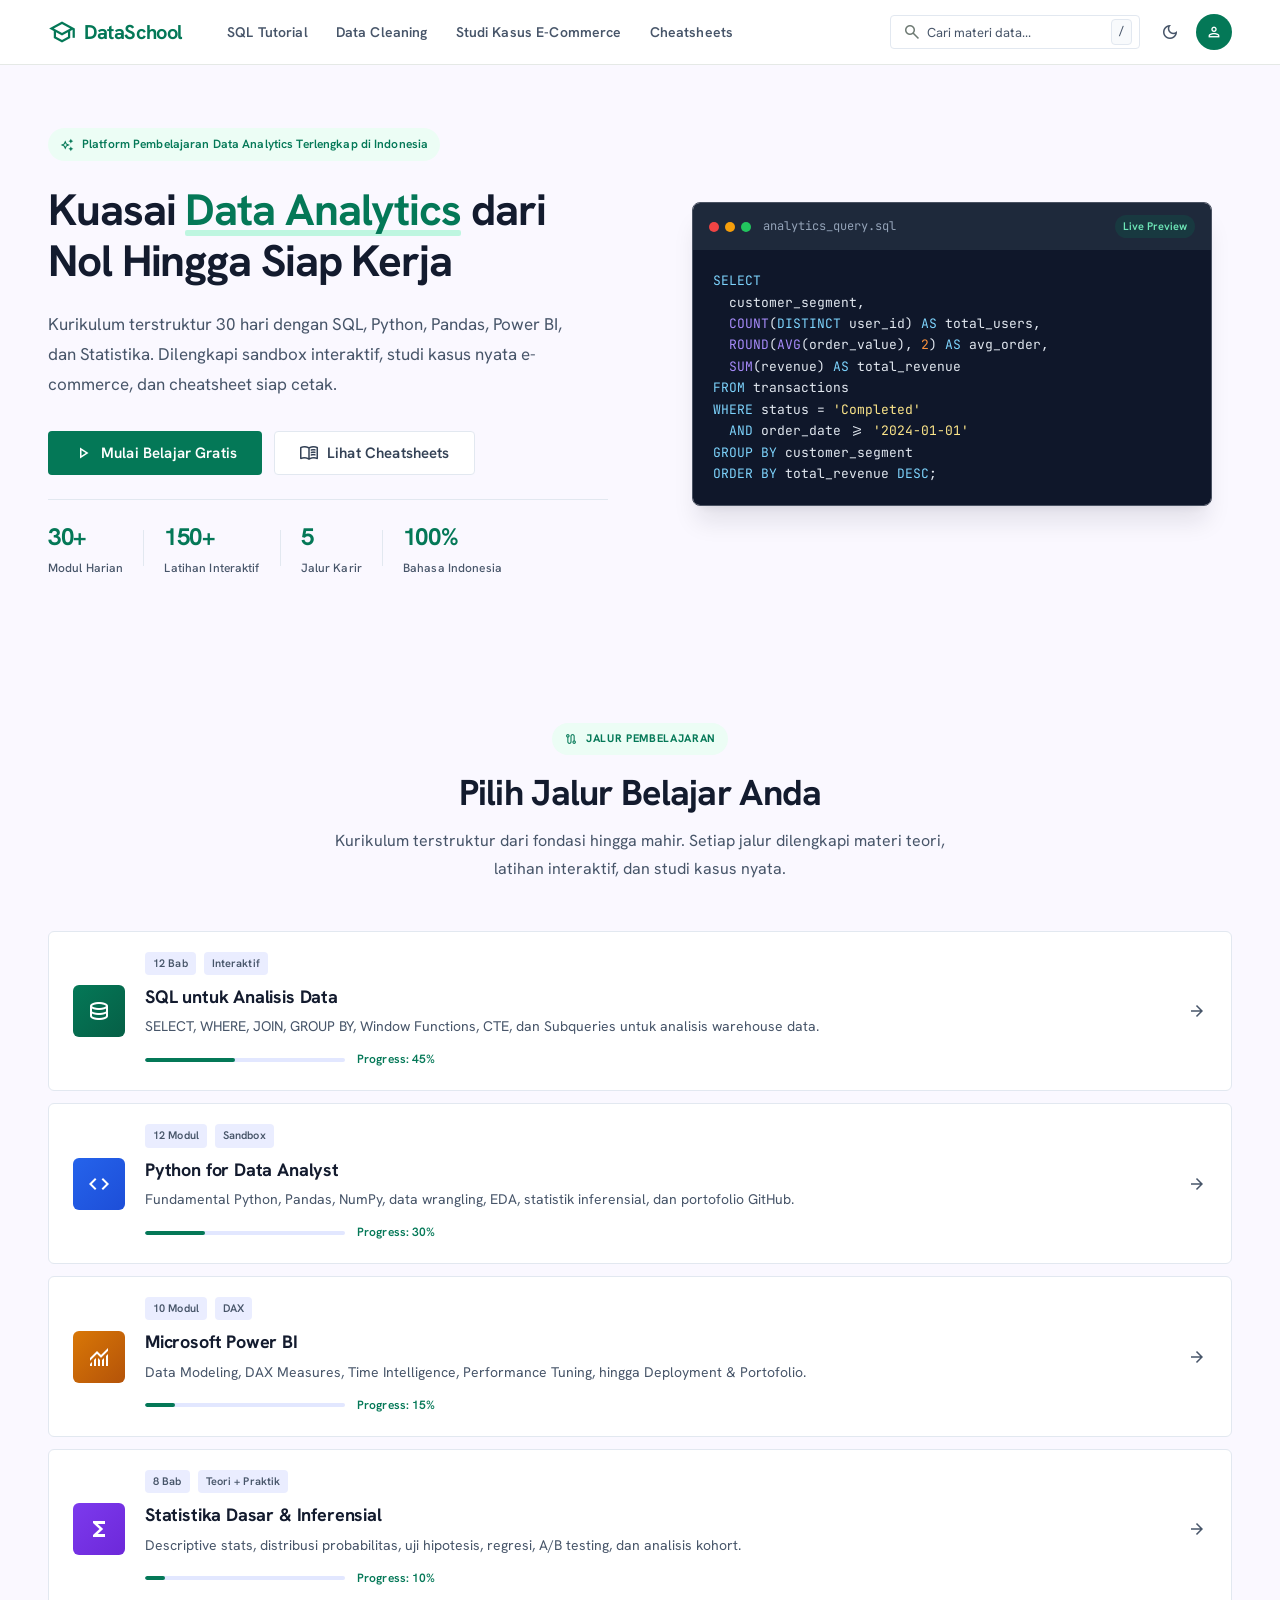
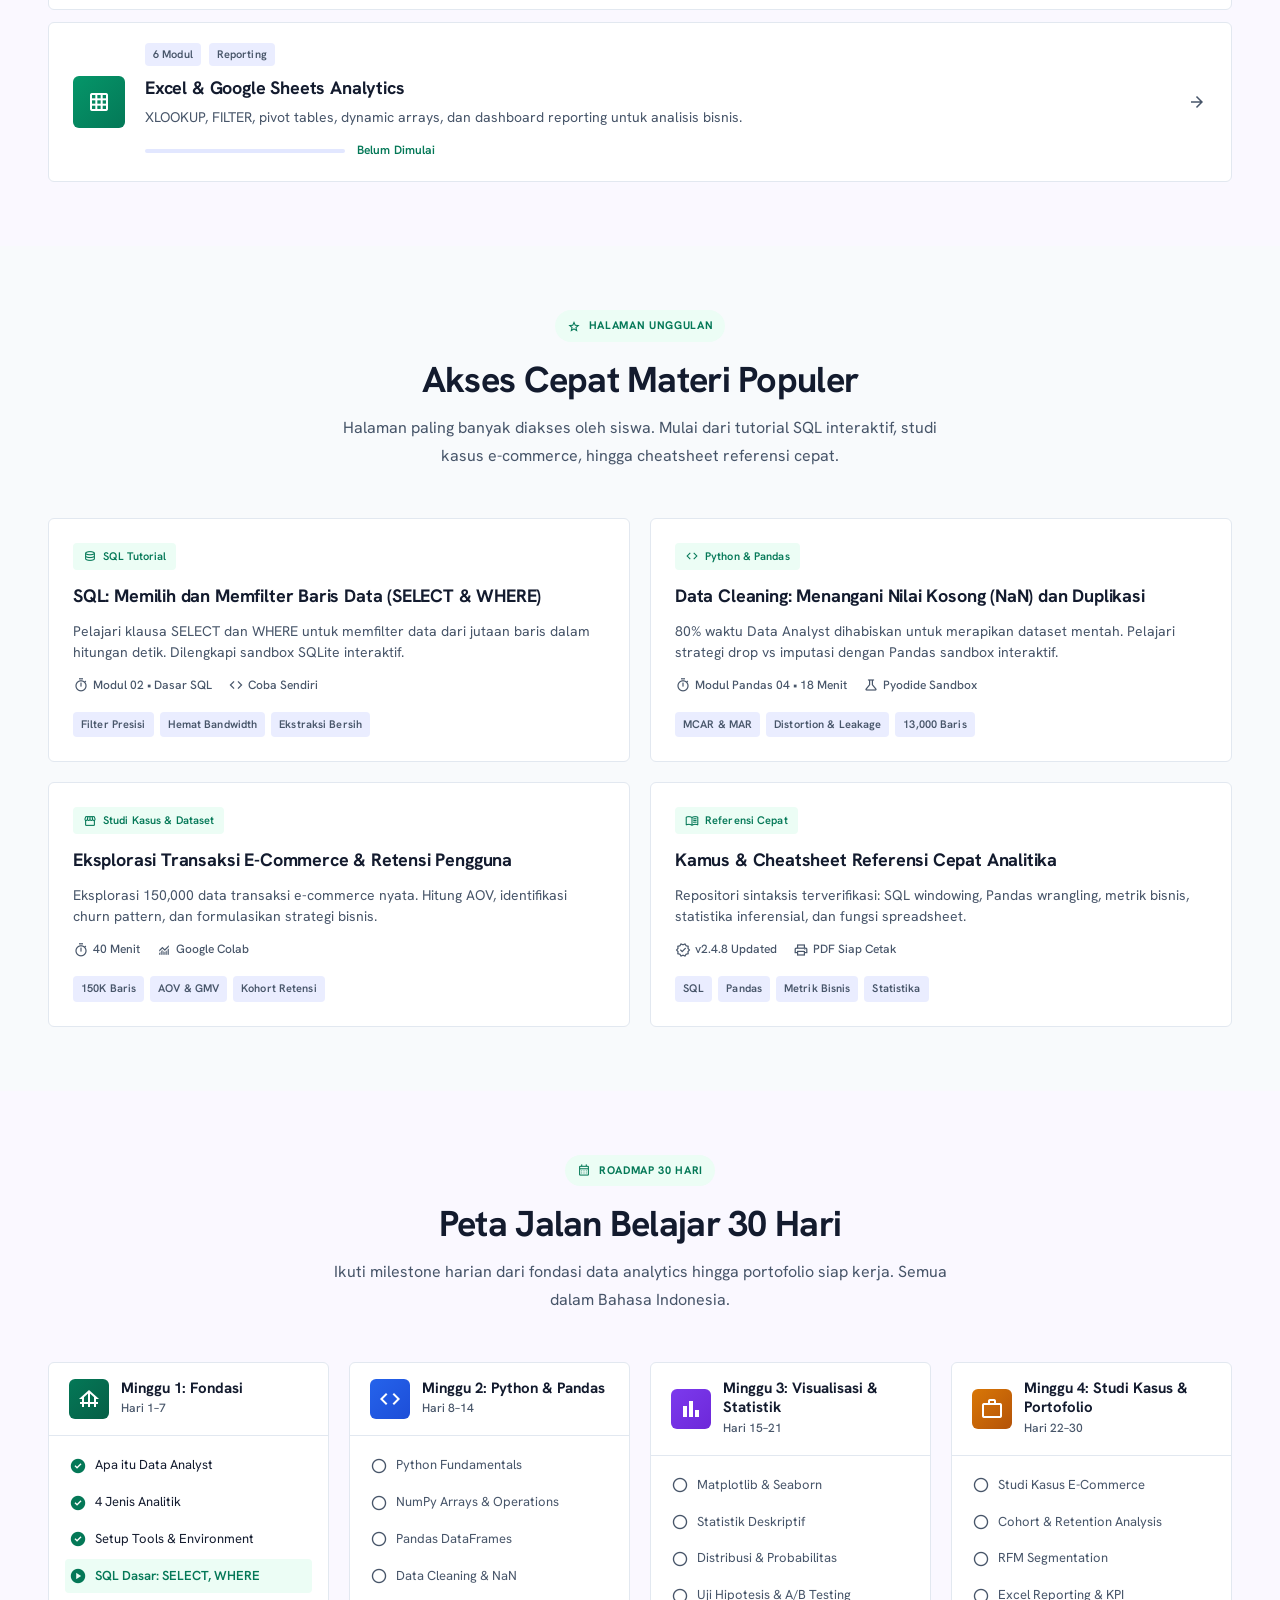
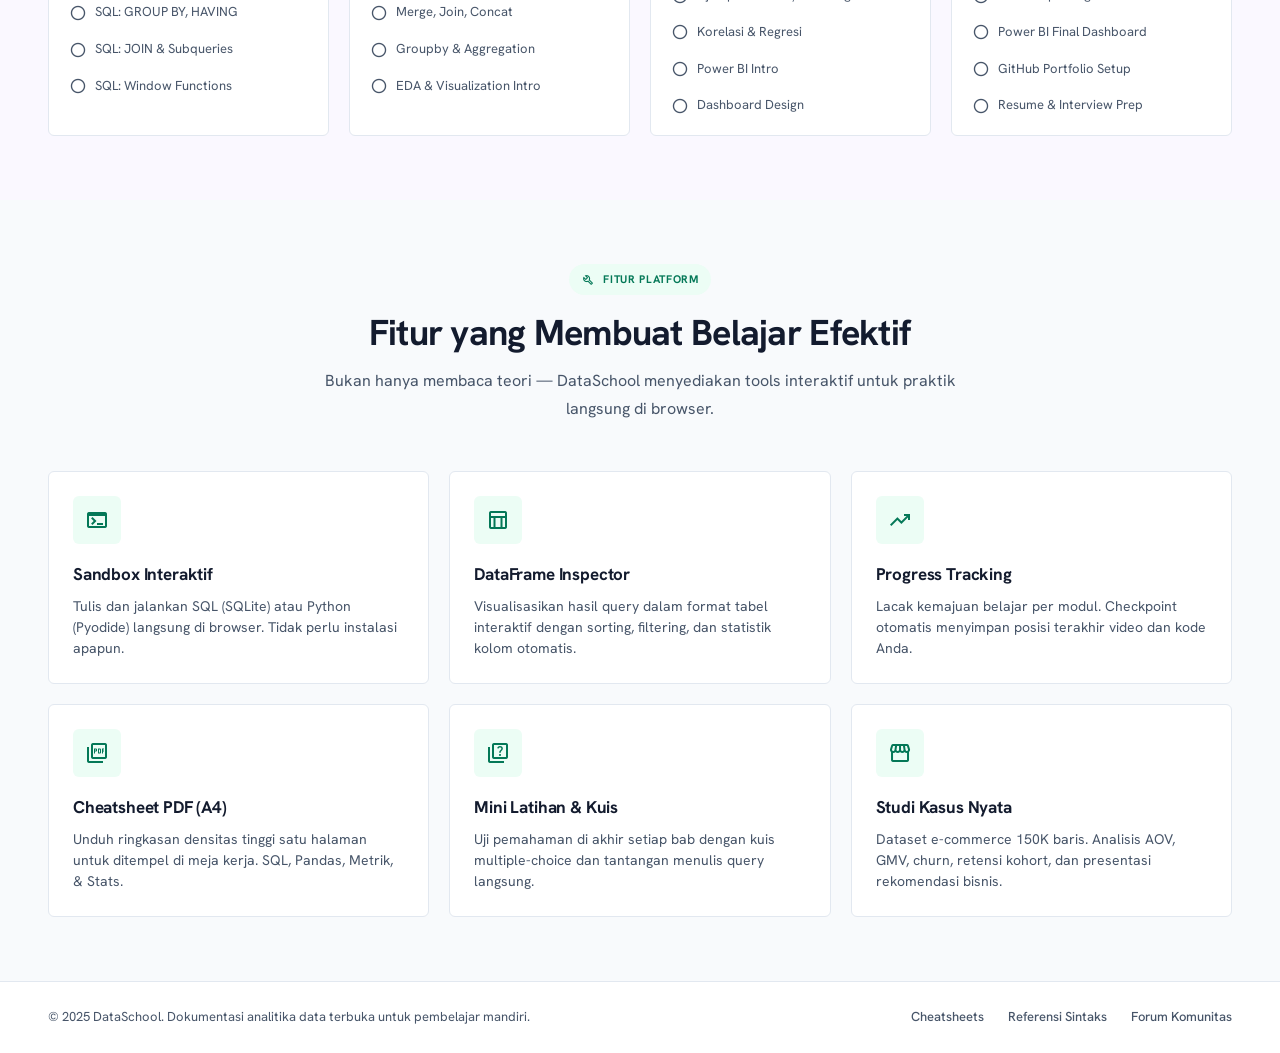
==== website/index.html @ cb9d21f4 "feat: Making website for education" ====
<!DOCTYPE html>
<html lang="id">
<head>
  <meta charset="utf-8">
  <meta name="viewport" content="width=device-width, initial-scale=1.0">
  <title>DataSchool — Platform Belajar Data Analytics Indonesia</title>
  <meta name="description" content="Platform e-learning premium untuk Data Analyst, Business Intelligence, dan Data Science. Kurikulum terstruktur dari SQL, Python, Pandas, hingga Machine Learning.">
  <link rel="preconnect" href="https://fonts.googleapis.com">
  <link crossorigin href="https://fonts.gstatic.com" rel="preconnect">
  <link href="https://fonts.googleapis.com/css2?family=Hanken+Grotesk:ital,wght@0,300..900;1,300..900&family=JetBrains+Mono:ital,wght@0,100..800;1,100..800&display=swap" rel="stylesheet">
  <link href="https://fonts.googleapis.com/css2?family=Material+Symbols+Outlined:opsz,wght,FILL,GRAD@20..48,100..700,0..1,-50..200" rel="stylesheet">
  <link rel="stylesheet" href="styles.css">
</head>
<body>
  <!-- ===== HEADER / NAVBAR ===== -->
  <header class="header" id="main-header">
    <div class="header__inner">
      <div class="header__left">
        <a href="index.html" class="logo">
          <span class="logo__icon material-symbols-outlined" style="font-size:28px;color:var(--primary)">school</span>
          <span class="logo__text">DataSchool</span>
        </a>
        <nav class="nav-desktop" id="desktop-nav">
          <a href="sql-tutorial.html" class="nav-link">SQL Tutorial</a>
          <a href="data-cleaning.html" class="nav-link">Data Cleaning</a>
          <a href="ecommerce-case-study.html" class="nav-link">Studi Kasus E-Commerce</a>
          <a href="cheatsheets.html" class="nav-link">Cheatsheets</a>
        </nav>
      </div>
      <div class="header__right">
        <div class="search-bar" id="global-search">
          <span class="material-symbols-outlined search-bar__icon">search</span>
          <input type="text" placeholder="Cari materi data..." class="search-bar__input" id="search-input">
          <kbd class="search-bar__kbd">/</kbd>
        </div>
        <div class="header__actions">
          <button class="btn-icon" title="Tema Gelap" id="theme-toggle">
            <span class="material-symbols-outlined">dark_mode</span>
          </button>
          <div class="avatar" id="user-avatar">
            <span class="material-symbols-outlined">person</span>
          </div>
        </div>
      </div>
      <button class="mobile-menu-btn" id="mobile-menu-btn" aria-label="Toggle Menu">
        <span class="material-symbols-outlined">menu</span>
      </button>
    </div>
  </header>

  <!-- ===== MOBILE NAV DRAWER ===== -->
  <div class="mobile-drawer" id="mobile-drawer">
    <div class="mobile-drawer__overlay" id="drawer-overlay"></div>
    <div class="mobile-drawer__content">
      <div class="mobile-drawer__header">
        <a href="index.html" class="logo">
          <span class="logo__icon material-symbols-outlined" style="font-size:24px;color:var(--primary)">school</span>
          <span class="logo__text">DataSchool</span>
        </a>
        <button class="btn-icon" id="close-drawer">
          <span class="material-symbols-outlined">close</span>
        </button>
      </div>
      <nav class="mobile-drawer__nav">
        <a href="index.html" class="mobile-nav-link" style="color:var(--primary);font-weight:700">
          <span class="material-symbols-outlined">home</span>Beranda
        </a>
        <a href="sql-tutorial.html" class="mobile-nav-link">
          <span class="material-symbols-outlined">database</span>SQL Tutorial
        </a>
        <a href="data-cleaning.html" class="mobile-nav-link">
          <span class="material-symbols-outlined">cleaning_services</span>Data Cleaning
        </a>
        <a href="ecommerce-case-study.html" class="mobile-nav-link">
          <span class="material-symbols-outlined">analytics</span>Studi Kasus E-Commerce
        </a>
        <a href="cheatsheets.html" class="mobile-nav-link">
          <span class="material-symbols-outlined">menu_book</span>Cheatsheets
        </a>
      </nav>
    </div>
  </div>

  <!-- ===== MAIN CONTENT ===== -->
  <main class="main">
    <!-- Hero Section -->
    <section class="hero" id="hero-section">
      <div class="hero__container">
        <div class="hero__badge">
          <span class="material-symbols-outlined" style="font-size:14px">auto_awesome</span>
          <span>Platform Pembelajaran Data Analytics Terlengkap di Indonesia</span>
        </div>
        <h1 class="hero__title">
          Kuasai <span class="hero__highlight">Data Analytics</span> dari Nol Hingga Siap Kerja
        </h1>
        <p class="hero__subtitle">
          Kurikulum terstruktur 30 hari dengan SQL, Python, Pandas, Power BI, dan Statistika. 
          Dilengkapi sandbox interaktif, studi kasus nyata e-commerce, dan cheatsheet siap cetak.
        </p>
        <div class="hero__actions">
          <a href="sql-tutorial.html" class="btn btn--primary btn--lg">
            <span class="material-symbols-outlined" style="font-size:20px">play_arrow</span>
            Mulai Belajar Gratis
          </a>
          <a href="cheatsheets.html" class="btn btn--secondary btn--lg">
            <span class="material-symbols-outlined" style="font-size:20px">menu_book</span>
            Lihat Cheatsheets
          </a>
        </div>
        <div class="hero__stats">
          <div class="hero__stat">
            <span class="hero__stat-num">30+</span>
            <span class="hero__stat-label">Modul Harian</span>
          </div>
          <div class="hero__stat-divider"></div>
          <div class="hero__stat">
            <span class="hero__stat-num">150+</span>
            <span class="hero__stat-label">Latihan Interaktif</span>
          </div>
          <div class="hero__stat-divider"></div>
          <div class="hero__stat">
            <span class="hero__stat-num">5</span>
            <span class="hero__stat-label">Jalur Karir</span>
          </div>
          <div class="hero__stat-divider"></div>
          <div class="hero__stat">
            <span class="hero__stat-num">100%</span>
            <span class="hero__stat-label">Bahasa Indonesia</span>
          </div>
        </div>
      </div>
      <div class="hero__visual">
        <div class="hero__code-preview">
          <div class="code-preview__header">
            <div class="code-preview__dots">
              <span class="dot dot--red"></span>
              <span class="dot dot--yellow"></span>
              <span class="dot dot--green"></span>
            </div>
            <span class="code-preview__filename">analytics_query.sql</span>
            <span class="code-preview__tag">Live Preview</span>
          </div>
          <pre class="code-preview__body"><code><span class="kw">SELECT</span>
  customer_segment,
  <span class="fn">COUNT</span>(<span class="kw">DISTINCT</span> user_id) <span class="kw">AS</span> total_users,
  <span class="fn">ROUND</span>(<span class="fn">AVG</span>(order_value), <span class="num">2</span>) <span class="kw">AS</span> avg_order,
  <span class="fn">SUM</span>(revenue) <span class="kw">AS</span> total_revenue
<span class="kw">FROM</span> transactions
<span class="kw">WHERE</span> status = <span class="str">'Completed'</span>
  <span class="kw">AND</span> order_date >= <span class="str">'2024-01-01'</span>
<span class="kw">GROUP BY</span> customer_segment
<span class="kw">ORDER BY</span> total_revenue <span class="kw">DESC</span>;</code></pre>
        </div>
      </div>
    </section>

    <!-- Learning Paths Section -->
    <section class="section" id="learning-paths">
      <div class="section__container">
        <div class="section__header">
          <div class="section__badge">
            <span class="material-symbols-outlined" style="font-size:14px">route</span>
            <span>JALUR PEMBELAJARAN</span>
          </div>
          <h2 class="section__title">Pilih Jalur Belajar Anda</h2>
          <p class="section__subtitle">Kurikulum terstruktur dari fondasi hingga mahir. Setiap jalur dilengkapi materi teori, latihan interaktif, dan studi kasus nyata.</p>
        </div>
        <div class="paths-grid">
          <!-- Path 1: SQL -->
          <a href="sql-tutorial.html" class="path-card" id="path-sql">
            <div class="path-card__icon-wrap path-card__icon--sql">
              <span class="material-symbols-outlined">database</span>
            </div>
            <div class="path-card__content">
              <div class="path-card__meta">
                <span class="path-card__tag">12 Bab</span>
                <span class="path-card__tag">Interaktif</span>
              </div>
              <h3 class="path-card__title">SQL untuk Analisis Data</h3>
              <p class="path-card__desc">SELECT, WHERE, JOIN, GROUP BY, Window Functions, CTE, dan Subqueries untuk analisis warehouse data.</p>
              <div class="path-card__footer">
                <div class="progress-mini">
                  <div class="progress-mini__bar" style="width:45%"></div>
                </div>
                <span class="path-card__progress">Progress: 45%</span>
              </div>
            </div>
            <span class="material-symbols-outlined path-card__arrow">arrow_forward</span>
          </a>

          <!-- Path 2: Python -->
          <a href="data-cleaning.html" class="path-card" id="path-python">
            <div class="path-card__icon-wrap path-card__icon--python">
              <span class="material-symbols-outlined">code</span>
            </div>
            <div class="path-card__content">
              <div class="path-card__meta">
                <span class="path-card__tag">12 Modul</span>
                <span class="path-card__tag">Sandbox</span>
              </div>
              <h3 class="path-card__title">Python for Data Analyst</h3>
              <p class="path-card__desc">Fundamental Python, Pandas, NumPy, data wrangling, EDA, statistik inferensial, dan portofolio GitHub.</p>
              <div class="path-card__footer">
                <div class="progress-mini">
                  <div class="progress-mini__bar" style="width:30%"></div>
                </div>
                <span class="path-card__progress">Progress: 30%</span>
              </div>
            </div>
            <span class="material-symbols-outlined path-card__arrow">arrow_forward</span>
          </a>

          <!-- Path 3: Power BI -->
          <a href="ecommerce-case-study.html" class="path-card" id="path-powerbi">
            <div class="path-card__icon-wrap path-card__icon--powerbi">
              <span class="material-symbols-outlined">monitoring</span>
            </div>
            <div class="path-card__content">
              <div class="path-card__meta">
                <span class="path-card__tag">10 Modul</span>
                <span class="path-card__tag">DAX</span>
              </div>
              <h3 class="path-card__title">Microsoft Power BI</h3>
              <p class="path-card__desc">Data Modeling, DAX Measures, Time Intelligence, Performance Tuning, hingga Deployment & Portofolio.</p>
              <div class="path-card__footer">
                <div class="progress-mini">
                  <div class="progress-mini__bar" style="width:15%"></div>
                </div>
                <span class="path-card__progress">Progress: 15%</span>
              </div>
            </div>
            <span class="material-symbols-outlined path-card__arrow">arrow_forward</span>
          </a>

          <!-- Path 4: Statistika -->
          <a href="cheatsheets.html" class="path-card" id="path-stats">
            <div class="path-card__icon-wrap path-card__icon--stats">
              <span class="material-symbols-outlined">functions</span>
            </div>
            <div class="path-card__content">
              <div class="path-card__meta">
                <span class="path-card__tag">8 Bab</span>
                <span class="path-card__tag">Teori + Praktik</span>
              </div>
              <h3 class="path-card__title">Statistika Dasar & Inferensial</h3>
              <p class="path-card__desc">Descriptive stats, distribusi probabilitas, uji hipotesis, regresi, A/B testing, dan analisis kohort.</p>
              <div class="path-card__footer">
                <div class="progress-mini">
                  <div class="progress-mini__bar" style="width:10%"></div>
                </div>
                <span class="path-card__progress">Progress: 10%</span>
              </div>
            </div>
            <span class="material-symbols-outlined path-card__arrow">arrow_forward</span>
          </a>

          <!-- Path 5: Excel -->
          <a href="cheatsheets.html" class="path-card" id="path-excel">
            <div class="path-card__icon-wrap path-card__icon--excel">
              <span class="material-symbols-outlined">grid_on</span>
            </div>
            <div class="path-card__content">
              <div class="path-card__meta">
                <span class="path-card__tag">6 Modul</span>
                <span class="path-card__tag">Reporting</span>
              </div>
              <h3 class="path-card__title">Excel & Google Sheets Analytics</h3>
              <p class="path-card__desc">XLOOKUP, FILTER, pivot tables, dynamic arrays, dan dashboard reporting untuk analisis bisnis.</p>
              <div class="path-card__footer">
                <div class="progress-mini">
                  <div class="progress-mini__bar" style="width:0%"></div>
                </div>
                <span class="path-card__progress">Belum Dimulai</span>
              </div>
            </div>
            <span class="material-symbols-outlined path-card__arrow">arrow_forward</span>
          </a>
        </div>
      </div>
    </section>

    <!-- Featured Pages: Quick Access -->
    <section class="section section--alt" id="featured-pages">
      <div class="section__container">
        <div class="section__header">
          <div class="section__badge">
            <span class="material-symbols-outlined" style="font-size:14px">star</span>
            <span>HALAMAN UNGGULAN</span>
          </div>
          <h2 class="section__title">Akses Cepat Materi Populer</h2>
          <p class="section__subtitle">Halaman paling banyak diakses oleh siswa. Mulai dari tutorial SQL interaktif, studi kasus e-commerce, hingga cheatsheet referensi cepat.</p>
        </div>
        <div class="featured-grid">
          <!-- Card 1: SQL SELECT & WHERE -->
          <a href="sql-tutorial.html" class="featured-card" id="feat-sql-where">
            <div class="featured-card__badge">
              <span class="material-symbols-outlined" style="font-size:14px">database</span>
              <span>SQL Tutorial</span>
            </div>
            <h3 class="featured-card__title">SQL: Memilih dan Memfilter Baris Data (SELECT & WHERE)</h3>
            <p class="featured-card__desc">Pelajari klausa SELECT dan WHERE untuk memfilter data dari jutaan baris dalam hitungan detik. Dilengkapi sandbox SQLite interaktif.</p>
            <div class="featured-card__meta">
              <span class="featured-card__meta-item">
                <span class="material-symbols-outlined" style="font-size:16px">timer</span>
                Modul 02 • Dasar SQL
              </span>
              <span class="featured-card__meta-item">
                <span class="material-symbols-outlined" style="font-size:16px">code</span>
                Coba Sendiri
              </span>
            </div>
            <div class="featured-card__chips">
              <span class="chip">Filter Presisi</span>
              <span class="chip">Hemat Bandwidth</span>
              <span class="chip">Ekstraksi Bersih</span>
            </div>
          </a>

          <!-- Card 2: Data Cleaning -->
          <a href="data-cleaning.html" class="featured-card" id="feat-data-cleaning">
            <div class="featured-card__badge">
              <span class="material-symbols-outlined" style="font-size:14px">code</span>
              <span>Python & Pandas</span>
            </div>
            <h3 class="featured-card__title">Data Cleaning: Menangani Nilai Kosong (NaN) dan Duplikasi</h3>
            <p class="featured-card__desc">80% waktu Data Analyst dihabiskan untuk merapikan dataset mentah. Pelajari strategi drop vs imputasi dengan Pandas sandbox interaktif.</p>
            <div class="featured-card__meta">
              <span class="featured-card__meta-item">
                <span class="material-symbols-outlined" style="font-size:16px">timer</span>
                Modul Pandas 04 • 18 Menit
              </span>
              <span class="featured-card__meta-item">
                <span class="material-symbols-outlined" style="font-size:16px">science</span>
                Pyodide Sandbox
              </span>
            </div>
            <div class="featured-card__chips">
              <span class="chip">MCAR & MAR</span>
              <span class="chip">Distortion & Leakage</span>
              <span class="chip">13,000 Baris</span>
            </div>
          </a>

          <!-- Card 3: E-Commerce Case Study -->
          <a href="ecommerce-case-study.html" class="featured-card" id="feat-ecommerce">
            <div class="featured-card__badge">
              <span class="material-symbols-outlined" style="font-size:14px">storefront</span>
              <span>Studi Kasus & Dataset</span>
            </div>
            <h3 class="featured-card__title">Eksplorasi Transaksi E-Commerce & Retensi Pengguna</h3>
            <p class="featured-card__desc">Eksplorasi 150,000 data transaksi e-commerce nyata. Hitung AOV, identifikasi churn pattern, dan formulasikan strategi bisnis.</p>
            <div class="featured-card__meta">
              <span class="featured-card__meta-item">
                <span class="material-symbols-outlined" style="font-size:16px">timer</span>
                40 Menit
              </span>
              <span class="featured-card__meta-item">
                <span class="material-symbols-outlined" style="font-size:16px">monitoring</span>
                Google Colab
              </span>
            </div>
            <div class="featured-card__chips">
              <span class="chip">150K Baris</span>
              <span class="chip">AOV & GMV</span>
              <span class="chip">Kohort Retensi</span>
            </div>
          </a>

          <!-- Card 4: Cheatsheets -->
          <a href="cheatsheets.html" class="featured-card" id="feat-cheatsheets">
            <div class="featured-card__badge">
              <span class="material-symbols-outlined" style="font-size:14px">menu_book</span>
              <span>Referensi Cepat</span>
            </div>
            <h3 class="featured-card__title">Kamus & Cheatsheet Referensi Cepat Analitika</h3>
            <p class="featured-card__desc">Repositori sintaksis terverifikasi: SQL windowing, Pandas wrangling, metrik bisnis, statistika inferensial, dan fungsi spreadsheet.</p>
            <div class="featured-card__meta">
              <span class="featured-card__meta-item">
                <span class="material-symbols-outlined" style="font-size:16px">verified</span>
                v2.4.8 Updated
              </span>
              <span class="featured-card__meta-item">
                <span class="material-symbols-outlined" style="font-size:16px">print</span>
                PDF Siap Cetak
              </span>
            </div>
            <div class="featured-card__chips">
              <span class="chip">SQL</span>
              <span class="chip">Pandas</span>
              <span class="chip">Metrik Bisnis</span>
              <span class="chip">Statistika</span>
            </div>
          </a>
        </div>
      </div>
    </section>

    <!-- 30-Day Roadmap Section -->
    <section class="section" id="roadmap-section">
      <div class="section__container">
        <div class="section__header">
          <div class="section__badge">
            <span class="material-symbols-outlined" style="font-size:14px">calendar_month</span>
            <span>ROADMAP 30 HARI</span>
          </div>
          <h2 class="section__title">Peta Jalan Belajar 30 Hari</h2>
          <p class="section__subtitle">Ikuti milestone harian dari fondasi data analytics hingga portofolio siap kerja. Semua dalam Bahasa Indonesia.</p>
        </div>
        <div class="roadmap-grid">
          <div class="roadmap-phase" id="phase-1">
            <div class="roadmap-phase__header roadmap-phase__header--week1">
              <span class="material-symbols-outlined">foundation</span>
              <div>
                <h3>Minggu 1: Fondasi</h3>
                <p>Hari 1–7</p>
              </div>
            </div>
            <ul class="roadmap-phase__list">
              <li class="roadmap-item roadmap-item--done"><span class="material-symbols-outlined">check_circle</span>Apa itu Data Analyst</li>
              <li class="roadmap-item roadmap-item--done"><span class="material-symbols-outlined">check_circle</span>4 Jenis Analitik</li>
              <li class="roadmap-item roadmap-item--done"><span class="material-symbols-outlined">check_circle</span>Setup Tools & Environment</li>
              <li class="roadmap-item roadmap-item--active"><span class="material-symbols-outlined">play_circle</span>SQL Dasar: SELECT, WHERE</li>
              <li class="roadmap-item"><span class="material-symbols-outlined">radio_button_unchecked</span>SQL: GROUP BY, HAVING</li>
              <li class="roadmap-item"><span class="material-symbols-outlined">radio_button_unchecked</span>SQL: JOIN & Subqueries</li>
              <li class="roadmap-item"><span class="material-symbols-outlined">radio_button_unchecked</span>SQL: Window Functions</li>
            </ul>
          </div>
          <div class="roadmap-phase" id="phase-2">
            <div class="roadmap-phase__header roadmap-phase__header--week2">
              <span class="material-symbols-outlined">code</span>
              <div>
                <h3>Minggu 2: Python & Pandas</h3>
                <p>Hari 8–14</p>
              </div>
            </div>
            <ul class="roadmap-phase__list">
              <li class="roadmap-item"><span class="material-symbols-outlined">radio_button_unchecked</span>Python Fundamentals</li>
              <li class="roadmap-item"><span class="material-symbols-outlined">radio_button_unchecked</span>NumPy Arrays & Operations</li>
              <li class="roadmap-item"><span class="material-symbols-outlined">radio_button_unchecked</span>Pandas DataFrames</li>
              <li class="roadmap-item"><span class="material-symbols-outlined">radio_button_unchecked</span>Data Cleaning & NaN</li>
              <li class="roadmap-item"><span class="material-symbols-outlined">radio_button_unchecked</span>Merge, Join, Concat</li>
              <li class="roadmap-item"><span class="material-symbols-outlined">radio_button_unchecked</span>Groupby & Aggregation</li>
              <li class="roadmap-item"><span class="material-symbols-outlined">radio_button_unchecked</span>EDA & Visualization Intro</li>
            </ul>
          </div>
          <div class="roadmap-phase" id="phase-3">
            <div class="roadmap-phase__header roadmap-phase__header--week3">
              <span class="material-symbols-outlined">bar_chart</span>
              <div>
                <h3>Minggu 3: Visualisasi & Statistik</h3>
                <p>Hari 15–21</p>
              </div>
            </div>
            <ul class="roadmap-phase__list">
              <li class="roadmap-item"><span class="material-symbols-outlined">radio_button_unchecked</span>Matplotlib & Seaborn</li>
              <li class="roadmap-item"><span class="material-symbols-outlined">radio_button_unchecked</span>Statistik Deskriptif</li>
              <li class="roadmap-item"><span class="material-symbols-outlined">radio_button_unchecked</span>Distribusi & Probabilitas</li>
              <li class="roadmap-item"><span class="material-symbols-outlined">radio_button_unchecked</span>Uji Hipotesis & A/B Testing</li>
              <li class="roadmap-item"><span class="material-symbols-outlined">radio_button_unchecked</span>Korelasi & Regresi</li>
              <li class="roadmap-item"><span class="material-symbols-outlined">radio_button_unchecked</span>Power BI Intro</li>
              <li class="roadmap-item"><span class="material-symbols-outlined">radio_button_unchecked</span>Dashboard Design</li>
            </ul>
          </div>
          <div class="roadmap-phase" id="phase-4">
            <div class="roadmap-phase__header roadmap-phase__header--week4">
              <span class="material-symbols-outlined">work</span>
              <div>
                <h3>Minggu 4: Studi Kasus & Portofolio</h3>
                <p>Hari 22–30</p>
              </div>
            </div>
            <ul class="roadmap-phase__list">
              <li class="roadmap-item"><span class="material-symbols-outlined">radio_button_unchecked</span>Studi Kasus E-Commerce</li>
              <li class="roadmap-item"><span class="material-symbols-outlined">radio_button_unchecked</span>Cohort & Retention Analysis</li>
              <li class="roadmap-item"><span class="material-symbols-outlined">radio_button_unchecked</span>RFM Segmentation</li>
              <li class="roadmap-item"><span class="material-symbols-outlined">radio_button_unchecked</span>Excel Reporting & KPI</li>
              <li class="roadmap-item"><span class="material-symbols-outlined">radio_button_unchecked</span>Power BI Final Dashboard</li>
              <li class="roadmap-item"><span class="material-symbols-outlined">radio_button_unchecked</span>GitHub Portfolio Setup</li>
              <li class="roadmap-item"><span class="material-symbols-outlined">radio_button_unchecked</span>Resume & Interview Prep</li>
            </ul>
          </div>
        </div>
      </div>
    </section>

    <!-- Tools & Features Section -->
    <section class="section section--alt" id="tools-section">
      <div class="section__container">
        <div class="section__header">
          <div class="section__badge">
            <span class="material-symbols-outlined" style="font-size:14px">build</span>
            <span>FITUR PLATFORM</span>
          </div>
          <h2 class="section__title">Fitur yang Membuat Belajar Efektif</h2>
          <p class="section__subtitle">Bukan hanya membaca teori — DataSchool menyediakan tools interaktif untuk praktik langsung di browser.</p>
        </div>
        <div class="tools-grid">
          <div class="tool-card" id="tool-sandbox">
            <div class="tool-card__icon">
              <span class="material-symbols-outlined">terminal</span>
            </div>
            <h3 class="tool-card__title">Sandbox Interaktif</h3>
            <p class="tool-card__desc">Tulis dan jalankan SQL (SQLite) atau Python (Pyodide) langsung di browser. Tidak perlu instalasi apapun.</p>
          </div>
          <div class="tool-card" id="tool-dataframe">
            <div class="tool-card__icon">
              <span class="material-symbols-outlined">table_chart</span>
            </div>
            <h3 class="tool-card__title">DataFrame Inspector</h3>
            <p class="tool-card__desc">Visualisasikan hasil query dalam format tabel interaktif dengan sorting, filtering, dan statistik kolom otomatis.</p>
          </div>
          <div class="tool-card" id="tool-progress">
            <div class="tool-card__icon">
              <span class="material-symbols-outlined">trending_up</span>
            </div>
            <h3 class="tool-card__title">Progress Tracking</h3>
            <p class="tool-card__desc">Lacak kemajuan belajar per modul. Checkpoint otomatis menyimpan posisi terakhir video dan kode Anda.</p>
          </div>
          <div class="tool-card" id="tool-cheatsheet">
            <div class="tool-card__icon">
              <span class="material-symbols-outlined">picture_as_pdf</span>
            </div>
            <h3 class="tool-card__title">Cheatsheet PDF (A4)</h3>
            <p class="tool-card__desc">Unduh ringkasan densitas tinggi satu halaman untuk ditempel di meja kerja. SQL, Pandas, Metrik, & Stats.</p>
          </div>
          <div class="tool-card" id="tool-quiz">
            <div class="tool-card__icon">
              <span class="material-symbols-outlined">quiz</span>
            </div>
            <h3 class="tool-card__title">Mini Latihan & Kuis</h3>
            <p class="tool-card__desc">Uji pemahaman di akhir setiap bab dengan kuis multiple-choice dan tantangan menulis query langsung.</p>
          </div>
          <div class="tool-card" id="tool-case-study">
            <div class="tool-card__icon">
              <span class="material-symbols-outlined">storefront</span>
            </div>
            <h3 class="tool-card__title">Studi Kasus Nyata</h3>
            <p class="tool-card__desc">Dataset e-commerce 150K baris. Analisis AOV, GMV, churn, retensi kohort, dan presentasi rekomendasi bisnis.</p>
          </div>
        </div>
      </div>
    </section>
  </main>

  <!-- ===== FOOTER ===== -->
  <footer class="footer" id="main-footer">
    <div class="footer__inner">
      <div class="footer__left">
        <p class="footer__copyright">&copy; 2025 DataSchool. Dokumentasi analitika data terbuka untuk pembelajar mandiri.</p>
      </div>
      <div class="footer__links">
        <a href="cheatsheets.html" class="footer__link">Cheatsheets</a>
        <a href="#" class="footer__link">Referensi Sintaks</a>
        <a href="#" class="footer__link">Forum Komunitas</a>
      </div>
    </div>
  </footer>

  <script src="main.js"></script>
</body>
</html>
---- website/styles.css ----
/* ================================================================
   DataSchool Design System — styles.css
   Based on DESIGN.md: Data Reference & Learning Engine
   Typography: Hanken Grotesk + JetBrains Mono
   Primary: Academic Emerald Green (#047857)
   ================================================================ */

/* ===== CSS Custom Properties (Design Tokens) ===== */
:root {
  /* Primary */
  --primary: #047857;
  --primary-hover: #065F46;
  --primary-light: #ECFDF5;
  --primary-container: #047857;
  --on-primary: #ffffff;
  --on-primary-container: #9ffdd3;
  --primary-fixed: #97f5cc;
  --on-primary-fixed: #002115;

  /* Secondary */
  --secondary: #334155;
  --secondary-surface: #F1F5F9;
  --secondary-container: #d5e3fd;
  --on-secondary: #ffffff;
  --on-secondary-container: #57657b;

  /* Canvas / Surface */
  --canvas-base: #FFFFFF;
  --canvas-sunken: #F8FAFC;
  --surface: #faf8ff;
  --surface-container-lowest: #ffffff;
  --surface-container-low: #f2f3ff;
  --surface-container: #eaedff;
  --surface-container-high: #e2e7ff;
  --surface-container-highest: #dae2fd;
  --surface-variant: #dae2fd;
  --inverse-surface: #283044;
  --inverse-on-surface: #eef0ff;

  /* Text */
  --text-primary: #0F172A;
  --text-secondary: #475569;
  --on-surface: #131b2e;
  --on-surface-variant: #3e4943;

  /* Borders & Outlines */
  --border-default: #E2E8F0;
  --border-strong: #CBD5E1;
  --outline: #6e7a73;
  --outline-variant: #bdc9c1;

  /* Code */
  --code-bg: #0F172A;
  --code-line-num: #64748B;

  /* Feedback */
  --error: #ba1a1a;
  --error-container: #ffdad6;
  --warning: #D97706;
  --warning-bg: #FFFBEB;
  --success-bg: #F0FDF4;

  /* Elevation */
  --shadow-sm: 0 1px 2px 0 rgba(15, 23, 42, 0.05);
  --shadow-md: 0 4px 6px -1px rgba(15, 23, 42, 0.08), 0 2px 4px -2px rgba(15, 23, 42, 0.06);
  --shadow-lg: 0 10px 15px -3px rgba(15, 23, 42, 0.08), 0 4px 6px -4px rgba(15, 23, 42, 0.06);
  --shadow-xl: 0 20px 25px -5px rgba(15, 23, 42, 0.1), 0 8px 10px -6px rgba(15, 23, 42, 0.06);

  /* Spacing */
  --space-xs: 0.25rem;
  --space-sm: 0.5rem;
  --space-md: 1rem;
  --space-lg: 1.5rem;
  --space-xl: 2.5rem;
  --gutter: 1.5rem;
  --margin: 2rem;

  /* Radius */
  --radius-sm: 0.25rem;
  --radius-md: 0.375rem;
  --radius-lg: 0.5rem;
  --radius-xl: 0.75rem;
  --radius-full: 9999px;

  /* Sidebar */
  --sidebar-width: 280px;
  --toc-width: 220px;

  /* Transitions */
  --transition-fast: 150ms cubic-bezier(0.4, 0, 0.2, 1);
  --transition-normal: 250ms cubic-bezier(0.4, 0, 0.2, 1);
  --transition-slow: 350ms cubic-bezier(0.4, 0, 0.2, 1);
}

/* ===== Dark Theme Token Overrides ===== */
[data-theme="dark"] {
  --surface: #0b111e;
  --surface-container-lowest: #080d17;
  --surface-container-low: #0f1728;
  --surface-container: #152037;
  --surface-container-high: #1c2b48;
  --surface-container-highest: #243558;
  --surface-bright: #1b263b;
  --surface-dim: #070b13;
  --surface-variant: #1e2c47;
  --on-surface: #f1f5f9;
  --text-secondary: #94a3b8;
  --outline: #64748b;
  --outline-variant: #334155;
  --border-default: #2a374f;
  --border-light: #1a2538;
  --canvas-sunken: #070c16;
  --canvas-raised: #152037;
  --primary: #10b981;
  --primary-light: #064e3b;
  --on-primary: #022c22;
  --primary-container: #047857;
  --on-primary-container: #a7f3d0;
  --secondary: #94a3b8;
  --secondary-container: #1e293b;
  --on-secondary-container: #cbd5e1;
  --tertiary: #fb7185;
  --tertiary-container: #4c0519;
  --on-tertiary-container: #ffe4e6;
  --card-bg: #0f1728;
}

/* ===== Reset & Base ===== */
*, *::before, *::after {
  margin: 0;
  padding: 0;
  box-sizing: border-box;
}

html {
  scroll-behavior: smooth;
  -webkit-text-size-adjust: 100%;
}

body {
  font-family: 'Hanken Grotesk', system-ui, -apple-system, sans-serif;
  font-size: 1rem;
  line-height: 1.75;
  color: var(--on-surface);
  background: var(--surface);
  -webkit-font-smoothing: antialiased;
  -moz-osx-font-smoothing: grayscale;
  overscroll-behavior: none;
}

::-webkit-scrollbar {
  width: 6px;
  height: 6px;
}
::-webkit-scrollbar-track {
  background: transparent;
}
::-webkit-scrollbar-thumb {
  background: var(--border-strong);
  border-radius: var(--radius-full);
}
::-webkit-scrollbar-thumb:hover {
  background: var(--text-secondary);
}

a {
  text-decoration: none;
  color: inherit;
}

img {
  max-width: 100%;
  height: auto;
  display: block;
}

button {
  cursor: pointer;
  border: none;
  background: none;
  font-family: inherit;
  font-size: inherit;
}

code, pre {
  font-family: 'JetBrains Mono', 'Fira Code', monospace;
}

/* ===== Typography ===== */
.text-display {
  font-size: 2.25rem;
  font-weight: 700;
  line-height: 2.75rem;
  letter-spacing: -0.025em;
}

.text-headline-lg {
  font-size: 1.875rem;
  font-weight: 700;
  line-height: 2.25rem;
  letter-spacing: -0.02em;
}

.text-headline-md {
  font-size: 1.5rem;
  font-weight: 600;
  line-height: 2rem;
  letter-spacing: -0.015em;
}

.text-headline-sm {
  font-size: 1.25rem;
  font-weight: 600;
  line-height: 1.75rem;
  letter-spacing: -0.01em;
}

.text-headline-xs {
  font-size: 1.125rem;
  font-weight: 600;
  line-height: 1.5rem;
}

.text-body-lg {
  font-size: 1.125rem;
  font-weight: 400;
  line-height: 1.875rem;
}

.text-body-md {
  font-size: 1rem;
  font-weight: 400;
  line-height: 1.75rem;
}

.text-body-sm {
  font-size: 0.875rem;
  font-weight: 400;
  line-height: 1.5rem;
}

.text-label-md {
  font-size: 0.875rem;
  font-weight: 600;
  line-height: 1.25rem;
  letter-spacing: 0.01em;
}

.text-label-sm {
  font-size: 0.75rem;
  font-weight: 600;
  line-height: 1rem;
  letter-spacing: 0.02em;
}

/* ================================================================
   HEADER
   ================================================================ */
.header {
  position: fixed;
  top: 0;
  left: 0;
  right: 0;
  z-index: 100;
  background: var(--surface-container-lowest);
  border-bottom: 1px solid rgba(189, 201, 193, 0.4);
  backdrop-filter: blur(12px);
  -webkit-backdrop-filter: blur(12px);
  transition: box-shadow var(--transition-normal);
}

.header--scrolled {
  box-shadow: var(--shadow-sm);
}

.header__inner {
  max-width: 1280px;
  margin: 0 auto;
  height: 64px;
  padding: 0 1.5rem;
  display: flex;
  align-items: center;
  justify-content: space-between;
  gap: 1rem;
}

@media (min-width: 1024px) {
  .header__inner {
    padding: 0 3rem;
  }
}

.header__left {
  display: flex;
  align-items: center;
  gap: 2rem;
}

.header__right {
  display: flex;
  align-items: center;
  gap: 0.75rem;
}

/* Logo */
.logo {
  display: flex;
  align-items: center;
  gap: 0.5rem;
}

.logo__text {
  font-size: 1.25rem;
  font-weight: 700;
  color: var(--primary);
  letter-spacing: -0.02em;
}

/* Desktop Nav */
.nav-desktop {
  display: none;
  align-items: center;
  gap: 0.25rem;
}

@media (min-width: 1024px) {
  .nav-desktop {
    display: flex;
  }
}

.nav-link {
  padding: 0.375rem 0.75rem;
  border-radius: var(--radius-sm);
  font-size: 0.875rem;
  font-weight: 600;
  line-height: 1.25rem;
  letter-spacing: 0.01em;
  color: var(--text-secondary);
  transition: all var(--transition-fast);
  white-space: nowrap;
}

.nav-link:hover {
  background: var(--surface-container-low);
  color: var(--on-surface);
}

.nav-link.active {
  background: var(--surface-container);
  color: var(--primary);
  font-weight: 700;
}

/* Search Bar */
.search-bar {
  display: none;
  position: relative;
  align-items: center;
}

@media (min-width: 768px) {
  .search-bar {
    display: flex;
  }
}

.search-bar__icon {
  position: absolute;
  left: 0.75rem;
  color: var(--outline);
  font-size: 20px;
  pointer-events: none;
}

.search-bar__input {
  width: 250px;
  padding: 0.45rem 2rem 0.45rem 2.25rem;
  border: 1px solid var(--border-default);
  border-radius: var(--radius-sm);
  font-family: inherit;
  font-size: 0.8125rem;
  color: var(--on-surface);
  background: var(--surface-container-lowest);
  outline: none;
  transition: all var(--transition-fast);
}

.search-bar__input::placeholder {
  color: var(--text-secondary);
  font-size: 0.8125rem;
}

.search-bar__input:focus {
  border-color: var(--primary);
  box-shadow: 0 0 0 2px rgba(4, 120, 87, 0.15);
  width: 290px;
}

.search-bar__kbd {
  position: absolute;
  right: 0.5rem;
  padding: 0.125rem 0.375rem;
  border: 1px solid var(--border-default);
  border-radius: var(--radius-sm);
  font-family: 'JetBrains Mono', monospace;
  font-size: 0.6875rem;
  color: var(--text-secondary);
  background: var(--canvas-sunken);
  pointer-events: none;
}

/* Header Actions */
.header__actions {
  display: flex;
  align-items: center;
  gap: 0.5rem;
}

.btn-icon {
  width: 36px;
  height: 36px;
  display: flex;
  align-items: center;
  justify-content: center;
  border-radius: var(--radius-sm);
  color: var(--text-secondary);
  transition: all var(--transition-fast);
}

.btn-icon:hover {
  background: var(--surface-container-low);
  color: var(--on-surface);
}

.btn-icon .material-symbols-outlined {
  font-size: 20px;
}

.avatar {
  width: 36px;
  height: 36px;
  border-radius: var(--radius-full);
  background: var(--primary);
  display: flex;
  align-items: center;
  justify-content: center;
  cursor: pointer;
  transition: opacity var(--transition-fast);
}

.avatar:hover {
  opacity: 0.9;
}

.avatar .material-symbols-outlined {
  color: var(--on-primary);
  font-size: 18px;
}

/* Mobile menu button */
.mobile-menu-btn {
  display: flex;
  align-items: center;
  justify-content: center;
  width: 40px;
  height: 40px;
  border-radius: var(--radius-sm);
  color: var(--on-surface);
}

@media (min-width: 1024px) {
  .mobile-menu-btn {
    display: none;
  }
}

.mobile-menu-btn .material-symbols-outlined {
  font-size: 24px;
}

/* ================================================================
   MOBILE DRAWER
   ================================================================ */
.mobile-drawer {
  position: fixed;
  inset: 0;
  z-index: 200;
  pointer-events: none;
  visibility: hidden;
}

.mobile-drawer.open {
  pointer-events: auto;
  visibility: visible;
}

.mobile-drawer__overlay {
  position: absolute;
  inset: 0;
  background: rgba(15, 23, 42, 0.4);
  opacity: 0;
  transition: opacity var(--transition-normal);
}

.mobile-drawer.open .mobile-drawer__overlay {
  opacity: 1;
}

.mobile-drawer__content {
  position: absolute;
  top: 0;
  left: 0;
  bottom: 0;
  width: 300px;
  max-width: 85vw;
  background: var(--surface-container-lowest);
  transform: translateX(-100%);
  transition: transform var(--transition-slow);
  display: flex;
  flex-direction: column;
  overflow-y: auto;
}

.mobile-drawer.open .mobile-drawer__content {
  transform: translateX(0);
}

.mobile-drawer__header {
  padding: 1rem 1.5rem;
  display: flex;
  align-items: center;
  justify-content: space-between;
  border-bottom: 1px solid var(--border-default);
}

.mobile-drawer__nav {
  padding: 1rem;
  display: flex;
  flex-direction: column;
  gap: 0.25rem;
}

.mobile-nav-link {
  display: flex;
  align-items: center;
  gap: 0.75rem;
  padding: 0.75rem 1rem;
  border-radius: var(--radius-md);
  font-size: 0.9375rem;
  font-weight: 500;
  color: var(--text-secondary);
  transition: all var(--transition-fast);
}

.mobile-nav-link:hover {
  background: var(--surface-container-low);
  color: var(--on-surface);
}

.mobile-nav-link .material-symbols-outlined {
  font-size: 20px;
  color: var(--text-secondary);
}

/* ================================================================
   MAIN
   ================================================================ */
.main {
  padding-top: 64px;
}

/* ================================================================
   HERO SECTION
   ================================================================ */
.hero {
  display: grid;
  grid-template-columns: 1fr;
  gap: 3rem;
  max-width: 1280px;
  margin: 0 auto;
  padding: 3rem 1.5rem 4rem;
  align-items: center;
}

@media (min-width: 1024px) {
  .hero {
    grid-template-columns: 1fr 1fr;
    padding: 4rem 3rem 5rem;
    gap: 4rem;
  }
}

.hero__container {
  display: flex;
  flex-direction: column;
  gap: 1.5rem;
}

.hero__badge {
  display: inline-flex;
  align-items: center;
  gap: 0.5rem;
  padding: 0.375rem 0.75rem;
  border-radius: var(--radius-full);
  background: var(--primary-light);
  color: var(--primary);
  font-size: 0.75rem;
  font-weight: 600;
  letter-spacing: 0.01em;
  width: fit-content;
}

.hero__title {
  font-size: 2.25rem;
  font-weight: 700;
  line-height: 1.2;
  letter-spacing: -0.025em;
  color: var(--on-surface);
}

@media (min-width: 768px) {
  .hero__title {
    font-size: 2.75rem;
    line-height: 1.15;
  }
}

.hero__highlight {
  color: var(--primary);
  position: relative;
}

.hero__highlight::after {
  content: '';
  position: absolute;
  bottom: 2px;
  left: 0;
  right: 0;
  height: 6px;
  background: var(--primary-fixed);
  border-radius: 2px;
  z-index: -1;
  opacity: 0.6;
}

.hero__subtitle {
  font-size: 1.0625rem;
  line-height: 1.75;
  color: var(--text-secondary);
  max-width: 540px;
}

.hero__actions {
  display: flex;
  flex-wrap: wrap;
  gap: 0.75rem;
  padding-top: 0.5rem;
}

.hero__stats {
  display: flex;
  flex-wrap: wrap;
  align-items: center;
  gap: 1.25rem;
  padding-top: 1rem;
  border-top: 1px solid var(--border-default);
}

.hero__stat {
  display: flex;
  flex-direction: column;
}

.hero__stat-num {
  font-size: 1.5rem;
  font-weight: 700;
  color: var(--primary);
  letter-spacing: -0.02em;
}

.hero__stat-label {
  font-size: 0.75rem;
  font-weight: 500;
  color: var(--text-secondary);
  letter-spacing: 0.01em;
}

.hero__stat-divider {
  width: 1px;
  height: 36px;
  background: var(--border-default);
}

/* Hero Code Preview */
.hero__visual {
  display: flex;
  justify-content: center;
}

.hero__code-preview {
  width: 100%;
  max-width: 520px;
  border-radius: var(--radius-lg);
  overflow: hidden;
  box-shadow: var(--shadow-xl);
  border: 1px solid rgba(30, 41, 59, 0.8);
}

.code-preview__header {
  display: flex;
  align-items: center;
  gap: 0.75rem;
  padding: 0.75rem 1rem;
  background: #1E293B;
}

.code-preview__dots {
  display: flex;
  gap: 0.375rem;
}

.dot {
  width: 10px;
  height: 10px;
  border-radius: 50%;
}
.dot--red { background: #EF4444; }
.dot--yellow { background: #F59E0B; }
.dot--green { background: #22C55E; }

.code-preview__filename {
  font-family: 'JetBrains Mono', monospace;
  font-size: 0.75rem;
  color: #94A3B8;
}

.code-preview__tag {
  margin-left: auto;
  padding: 0.125rem 0.5rem;
  border-radius: var(--radius-full);
  background: rgba(4, 120, 87, 0.2);
  color: #6EE7B7;
  font-size: 0.6875rem;
  font-weight: 600;
}

.code-preview__body {
  padding: 1.25rem;
  background: var(--code-bg);
  font-family: 'JetBrains Mono', monospace;
  font-size: 0.8125rem;
  line-height: 1.65;
  color: #E2E8F0;
  overflow-x: auto;
  margin: 0;
}

.code-preview__body .kw { color: #7DD3FC; }
.code-preview__body .fn { color: #A78BFA; }
.code-preview__body .str { color: #FDE68A; }
.code-preview__body .num { color: #FB923C; }
.code-preview__body .cm { color: #64748B; }

/* ================================================================
   BUTTONS
   ================================================================ */
.btn {
  display: inline-flex;
  align-items: center;
  justify-content: center;
  gap: 0.5rem;
  padding: 0.5rem 1.25rem;
  border-radius: var(--radius-sm);
  font-family: inherit;
  font-size: 0.875rem;
  font-weight: 600;
  line-height: 1.25rem;
  letter-spacing: 0.01em;
  transition: all var(--transition-fast);
  white-space: nowrap;
  border: 1px solid transparent;
}

.btn--primary {
  background: var(--primary);
  color: var(--on-primary);
}
.btn--primary:hover {
  background: var(--primary-hover);
}
.btn--primary:focus-visible {
  outline: 2px solid var(--primary);
  outline-offset: 2px;
}

.btn--secondary {
  background: var(--canvas-base);
  color: var(--secondary);
  border-color: var(--border-default);
}
.btn--secondary:hover {
  background: var(--canvas-sunken);
  border-color: #94A3B8;
}

.btn--ghost {
  color: var(--text-secondary);
}
.btn--ghost:hover {
  background: var(--secondary-surface);
}

.btn--lg {
  padding: 0.625rem 1.5rem;
  font-size: 0.9375rem;
  height: 44px;
}

.btn--sm {
  padding: 0.25rem 0.75rem;
  font-size: 0.8125rem;
  height: 32px;
}

/* ================================================================
   SECTIONS (Generic)
   ================================================================ */
.section {
  padding: 4rem 0;
}

.section--alt {
  background: var(--canvas-sunken);
}

.section__container {
  max-width: 1280px;
  margin: 0 auto;
  padding: 0 1.5rem;
}

@media (min-width: 1024px) {
  .section__container {
    padding: 0 3rem;
  }
}

.section__header {
  text-align: center;
  margin-bottom: 3rem;
}

.section__badge {
  display: inline-flex;
  align-items: center;
  gap: 0.5rem;
  padding: 0.375rem 0.75rem;
  border-radius: var(--radius-full);
  background: var(--primary-light);
  color: var(--primary);
  font-size: 0.6875rem;
  font-weight: 700;
  letter-spacing: 0.06em;
  text-transform: uppercase;
  margin-bottom: 1rem;
}

.section__title {
  font-size: 1.875rem;
  font-weight: 700;
  line-height: 2.25rem;
  letter-spacing: -0.02em;
  color: var(--on-surface);
  margin-bottom: 0.75rem;
}

@media (min-width: 768px) {
  .section__title {
    font-size: 2.25rem;
    line-height: 2.75rem;
  }
}

.section__subtitle {
  font-size: 1rem;
  line-height: 1.75;
  color: var(--text-secondary);
  max-width: 640px;
  margin: 0 auto;
}

/* ================================================================
   LEARNING PATHS GRID
   ================================================================ */
.paths-grid {
  display: flex;
  flex-direction: column;
  gap: 0.75rem;
}

.path-card {
  display: flex;
  align-items: center;
  gap: 1.25rem;
  padding: 1.25rem 1.5rem;
  background: var(--surface-container-lowest);
  border: 1px solid var(--border-default);
  border-radius: var(--radius-md);
  transition: all var(--transition-fast);
}

.path-card:hover {
  border-color: var(--primary);
  box-shadow: var(--shadow-md);
  transform: translateY(-1px);
}

.path-card__icon-wrap {
  flex-shrink: 0;
  width: 52px;
  height: 52px;
  border-radius: var(--radius-md);
  display: flex;
  align-items: center;
  justify-content: center;
}

.path-card__icon-wrap .material-symbols-outlined {
  font-size: 24px;
  color: white;
}

.path-card__icon--sql { background: linear-gradient(135deg, #047857, #065F46); }
.path-card__icon--python { background: linear-gradient(135deg, #2563EB, #1D4ED8); }
.path-card__icon--powerbi { background: linear-gradient(135deg, #D97706, #B45309); }
.path-card__icon--stats { background: linear-gradient(135deg, #7C3AED, #6D28D9); }
.path-card__icon--excel { background: linear-gradient(135deg, #059669, #047857); }

.path-card__content {
  flex: 1;
  min-width: 0;
}

.path-card__meta {
  display: flex;
  gap: 0.5rem;
  margin-bottom: 0.375rem;
}

.path-card__tag {
  font-size: 0.6875rem;
  font-weight: 600;
  padding: 0.125rem 0.5rem;
  border-radius: var(--radius-sm);
  background: var(--surface-container);
  color: var(--text-secondary);
  letter-spacing: 0.01em;
}

.path-card__title {
  font-size: 1.125rem;
  font-weight: 700;
  color: var(--on-surface);
  margin-bottom: 0.25rem;
  letter-spacing: -0.01em;
}

.path-card__desc {
  font-size: 0.875rem;
  line-height: 1.5;
  color: var(--text-secondary);
  margin-bottom: 0.75rem;
}

.path-card__footer {
  display: flex;
  align-items: center;
  gap: 0.75rem;
}

.progress-mini {
  flex: 1;
  max-width: 200px;
  height: 4px;
  background: var(--surface-container-high);
  border-radius: var(--radius-full);
  overflow: hidden;
}

.progress-mini__bar {
  height: 100%;
  background: var(--primary);
  border-radius: var(--radius-full);
  transition: width 0.6s ease;
}

.path-card__progress {
  font-size: 0.75rem;
  font-weight: 600;
  color: var(--primary);
  letter-spacing: 0.01em;
  white-space: nowrap;
}

.path-card__arrow {
  flex-shrink: 0;
  color: var(--text-secondary);
  font-size: 20px;
  transition: transform var(--transition-fast), color var(--transition-fast);
}

.path-card:hover .path-card__arrow {
  transform: translateX(4px);
  color: var(--primary);
}

/* ================================================================
   FEATURED PAGES GRID
   ================================================================ */
.featured-grid {
  display: grid;
  grid-template-columns: 1fr;
  gap: 1.25rem;
}

@media (min-width: 768px) {
  .featured-grid {
    grid-template-columns: repeat(2, 1fr);
  }
}

.featured-card {
  display: flex;
  flex-direction: column;
  gap: 0.75rem;
  padding: 1.5rem;
  background: var(--surface-container-lowest);
  border: 1px solid var(--border-default);
  border-radius: var(--radius-md);
  transition: all var(--transition-fast);
}

.featured-card:hover {
  border-color: var(--primary);
  box-shadow: var(--shadow-md);
  transform: translateY(-2px);
}

.featured-card__badge {
  display: inline-flex;
  align-items: center;
  gap: 0.375rem;
  padding: 0.25rem 0.625rem;
  border-radius: var(--radius-sm);
  background: var(--primary-light);
  color: var(--primary);
  font-size: 0.6875rem;
  font-weight: 600;
  letter-spacing: 0.01em;
  width: fit-content;
}

.featured-card__title {
  font-size: 1.125rem;
  font-weight: 700;
  line-height: 1.5;
  color: var(--on-surface);
  letter-spacing: -0.01em;
}

.featured-card__desc {
  font-size: 0.875rem;
  line-height: 1.5;
  color: var(--text-secondary);
}

.featured-card__meta {
  display: flex;
  flex-wrap: wrap;
  gap: 1rem;
}

.featured-card__meta-item {
  display: inline-flex;
  align-items: center;
  gap: 0.25rem;
  font-size: 0.75rem;
  font-weight: 500;
  color: var(--text-secondary);
}

.featured-card__chips {
  display: flex;
  flex-wrap: wrap;
  gap: 0.375rem;
  padding-top: 0.25rem;
}

.chip {
  display: inline-flex;
  padding: 0.1875rem 0.5rem;
  border-radius: var(--radius-sm);
  background: var(--surface-container);
  color: var(--text-secondary);
  font-size: 0.6875rem;
  font-weight: 600;
  letter-spacing: 0.01em;
}

/* ================================================================
   ROADMAP GRID
   ================================================================ */
.roadmap-grid {
  display: grid;
  grid-template-columns: 1fr;
  gap: 1.25rem;
}

@media (min-width: 768px) {
  .roadmap-grid {
    grid-template-columns: repeat(2, 1fr);
  }
}

@media (min-width: 1024px) {
  .roadmap-grid {
    grid-template-columns: repeat(4, 1fr);
  }
}

.roadmap-phase {
  background: var(--surface-container-lowest);
  border: 1px solid var(--border-default);
  border-radius: var(--radius-md);
  overflow: hidden;
  transition: box-shadow var(--transition-fast);
}

.roadmap-phase:hover {
  box-shadow: var(--shadow-md);
}

.roadmap-phase__header {
  display: flex;
  align-items: center;
  gap: 0.75rem;
  padding: 1rem 1.25rem;
  border-bottom: 1px solid var(--border-default);
}

.roadmap-phase__header .material-symbols-outlined {
  font-size: 24px;
  color: white;
  background: var(--primary);
  width: 40px;
  height: 40px;
  border-radius: var(--radius-md);
  display: flex;
  align-items: center;
  justify-content: center;
  flex-shrink: 0;
}

.roadmap-phase__header--week1 .material-symbols-outlined { background: linear-gradient(135deg, #047857, #065F46); }
.roadmap-phase__header--week2 .material-symbols-outlined { background: linear-gradient(135deg, #2563EB, #1D4ED8); }
.roadmap-phase__header--week3 .material-symbols-outlined { background: linear-gradient(135deg, #7C3AED, #6D28D9); }
.roadmap-phase__header--week4 .material-symbols-outlined { background: linear-gradient(135deg, #D97706, #B45309); }

.roadmap-phase__header h3 {
  font-size: 0.9375rem;
  font-weight: 700;
  color: var(--on-surface);
  line-height: 1.3;
}

.roadmap-phase__header p {
  font-size: 0.75rem;
  color: var(--text-secondary);
  font-weight: 500;
}

.roadmap-phase__list {
  list-style: none;
  padding: 0.75rem 1rem;
  display: flex;
  flex-direction: column;
  gap: 0.125rem;
}

.roadmap-item {
  display: flex;
  align-items: center;
  gap: 0.5rem;
  padding: 0.375rem 0.25rem;
  font-size: 0.8125rem;
  color: var(--text-secondary);
  border-radius: var(--radius-sm);
}

.roadmap-item .material-symbols-outlined {
  font-size: 18px;
  flex-shrink: 0;
}

.roadmap-item--done {
  color: var(--on-surface);
}

.roadmap-item--done .material-symbols-outlined {
  color: var(--primary);
  font-variation-settings: 'FILL' 1;
}

.roadmap-item--active {
  background: var(--primary-light);
  color: var(--primary);
  font-weight: 600;
}

.roadmap-item--active .material-symbols-outlined {
  color: var(--primary);
  font-variation-settings: 'FILL' 1;
  animation: pulse-icon 2s infinite;
}

@keyframes pulse-icon {
  0%, 100% { opacity: 1; }
  50% { opacity: 0.5; }
}

/* ================================================================
   TOOLS GRID
   ================================================================ */
.tools-grid {
  display: grid;
  grid-template-columns: 1fr;
  gap: 1.25rem;
}

@media (min-width: 640px) {
  .tools-grid {
    grid-template-columns: repeat(2, 1fr);
  }
}

@media (min-width: 1024px) {
  .tools-grid {
    grid-template-columns: repeat(3, 1fr);
  }
}

.tool-card {
  padding: 1.5rem;
  background: var(--surface-container-lowest);
  border: 1px solid var(--border-default);
  border-radius: var(--radius-md);
  transition: all var(--transition-fast);
}

.tool-card:hover {
  border-color: var(--primary);
  box-shadow: var(--shadow-md);
  transform: translateY(-2px);
}

.tool-card__icon {
  width: 48px;
  height: 48px;
  border-radius: var(--radius-md);
  background: var(--primary-light);
  display: flex;
  align-items: center;
  justify-content: center;
  margin-bottom: 1rem;
}

.tool-card__icon .material-symbols-outlined {
  font-size: 24px;
  color: var(--primary);
}

.tool-card__title {
  font-size: 1.0625rem;
  font-weight: 700;
  color: var(--on-surface);
  margin-bottom: 0.375rem;
  letter-spacing: -0.01em;
}

.tool-card__desc {
  font-size: 0.875rem;
  line-height: 1.5;
  color: var(--text-secondary);
}

/* ================================================================
   SIDEBAR (for tutorial pages)
   ================================================================ */
.layout-docs {
  display: flex;
  max-width: 1400px;
  margin: 0 auto;
  min-height: calc(100vh - 64px);
}

.sidebar {
  position: sticky;
  top: 64px;
  width: var(--sidebar-width);
  height: calc(100vh - 64px);
  overflow-y: auto;
  background: var(--canvas-sunken);
  border-right: 1px solid var(--border-default);
  flex-shrink: 0;
  padding: 1.5rem 0;
  display: none;
}

@media (min-width: 1024px) {
  .sidebar {
    display: block;
  }
}

.sidebar__section-title {
  padding: 0.25rem 1.5rem;
  font-size: 0.6875rem;
  font-weight: 700;
  letter-spacing: 0.06em;
  text-transform: uppercase;
  color: var(--text-secondary);
  margin-top: 1.25rem;
}

.sidebar__section-title:first-child {
  margin-top: 0;
}

.sidebar__item {
  display: flex;
  align-items: center;
  gap: 0.5rem;
  padding: 0.5rem 1.5rem;
  font-size: 0.875rem;
  font-weight: 400;
  color: var(--text-secondary);
  transition: all var(--transition-fast);
  border-left: 3px solid transparent;
}

.sidebar__item:hover {
  background: var(--secondary-surface);
  color: var(--on-surface);
}

.sidebar__item.active {
  background: var(--primary-light);
  color: var(--primary);
  font-weight: 700;
  border-left-color: var(--primary);
}

.sidebar__item.completed .material-symbols-outlined {
  color: var(--primary);
  font-size: 16px;
  font-variation-settings: 'FILL' 1;
}

/* ================================================================
   CONTENT AREA (for tutorial pages)
   ================================================================ */
.content-area {
  flex: 1;
  max-width: 56rem;
  padding: 2rem 2rem 4rem;
}

@media (max-width: 1023px) {
  .content-area {
    padding: 1.5rem 1rem 3rem;
  }
}

/* Breadcrumbs */
.breadcrumbs {
  display: flex;
  align-items: center;
  gap: 0.25rem;
  margin-bottom: 1.5rem;
  font-size: 0.8125rem;
  color: var(--text-secondary);
}

.breadcrumbs a {
  color: var(--text-secondary);
  transition: color var(--transition-fast);
}

.breadcrumbs a:hover {
  color: var(--primary);
}

.breadcrumbs__sep {
  font-size: 0.75rem;
  color: var(--outline);
}

/* Navigation links (prev/next) */
.nav-prev-next {
  display: flex;
  justify-content: space-between;
  gap: 1rem;
  padding-top: 2rem;
  margin-top: 3rem;
  border-top: 1px solid var(--border-default);
}

.nav-prev-next__link {
  display: inline-flex;
  align-items: center;
  gap: 0.5rem;
  padding: 0.5rem 0.75rem;
  border-radius: var(--radius-sm);
  font-size: 0.8125rem;
  font-weight: 600;
  color: var(--text-secondary);
  transition: all var(--transition-fast);
}

.nav-prev-next__link:hover {
  color: var(--primary);
  background: var(--primary-light);
}

.nav-prev-next__link--next {
  margin-left: auto;
  background: var(--primary);
  color: var(--on-primary);
}

.nav-prev-next__link--next:hover {
  background: var(--primary-hover);
  color: var(--on-primary);
}

/* ================================================================
   TABLE OF CONTENTS (Right Rail)
   ================================================================ */
.toc-rail {
  position: sticky;
  top: 64px;
  width: var(--toc-width);
  height: calc(100vh - 64px);
  overflow-y: auto;
  padding: 1.5rem 1rem;
  flex-shrink: 0;
  display: none;
}

@media (min-width: 1280px) {
  .toc-rail {
    display: block;
  }
}

.toc-rail__title {
  font-size: 0.6875rem;
  font-weight: 700;
  letter-spacing: 0.06em;
  text-transform: uppercase;
  color: var(--text-secondary);
  margin-bottom: 0.75rem;
}

.toc-rail__item {
  display: block;
  padding: 0.25rem 0.5rem;
  margin-bottom: 0.125rem;
  font-size: 0.8125rem;
  line-height: 1.4;
  color: var(--text-secondary);
  border-left: 2px solid transparent;
  transition: all var(--transition-fast);
}

.toc-rail__item:hover {
  color: var(--on-surface);
}

.toc-rail__item.active {
  color: var(--primary);
  font-weight: 600;
  border-left-color: var(--primary);
}

/* ================================================================
   INTERACTIVE CODE BLOCKS (Try It Yourself / Coba Sendiri)
   ================================================================ */
.code-sandbox {
  border: 1px solid var(--border-default);
  border-radius: var(--radius-md);
  overflow: hidden;
  margin: 1.5rem 0;
}

.code-sandbox__header {
  display: flex;
  align-items: center;
  justify-content: space-between;
  padding: 0.5rem 1rem;
  background: var(--secondary-surface);
  border-bottom: 1px solid var(--border-default);
}

.code-sandbox__filename {
  display: flex;
  align-items: center;
  gap: 0.5rem;
  font-family: 'JetBrains Mono', monospace;
  font-size: 0.8125rem;
  font-weight: 500;
  color: var(--text-secondary);
}

.code-sandbox__actions {
  display: flex;
  align-items: center;
  gap: 0.5rem;
}

.code-sandbox__editor {
  background: var(--code-bg);
  padding: 1rem;
  font-family: 'JetBrains Mono', monospace;
  font-size: 0.875rem;
  line-height: 1.5rem;
  color: #E2E8F0;
  overflow-x: auto;
  min-height: 120px;
  position: relative;
}

.code-sandbox__editor pre {
  margin: 0;
}

.code-sandbox__output {
  padding: 1rem;
  background: var(--canvas-sunken);
  border-top: 1px solid var(--border-default);
  font-size: 0.875rem;
}

/* ================================================================
   DATA TABLES
   ================================================================ */
.data-table-wrap {
  overflow-x: auto;
  margin: 1.5rem 0;
  border: 1px solid var(--border-default);
  border-radius: var(--radius-md);
}

.data-table {
  width: 100%;
  border-collapse: collapse;
  font-size: 0.875rem;
}

.data-table th {
  background: var(--canvas-sunken);
  color: var(--on-surface);
  font-weight: 700;
  padding: 0.5rem 0.75rem;
  text-align: left;
  border-bottom: 2px solid var(--border-strong);
  white-space: nowrap;
}

.data-table td {
  padding: 0.5rem 0.75rem;
  border-bottom: 1px solid var(--border-default);
  color: var(--on-surface);
}

.data-table tr:nth-child(even) td {
  background: var(--canvas-sunken);
}

.data-table td.numeric {
  font-family: 'JetBrains Mono', monospace;
  text-align: right;
  font-variant-numeric: tabular-nums;
}

/* ================================================================
   CALLOUT CARDS
   ================================================================ */
.callout {
  border: 1px solid var(--border-default);
  border-radius: var(--radius-md);
  padding: 1rem;
  margin: 1.5rem 0;
  border-left-width: 4px;
}

.callout--tip {
  border-left-color: var(--primary);
  background: var(--success-bg);
}

.callout--important {
  border-left-color: var(--secondary);
  background: var(--canvas-sunken);
}

.callout--warning {
  border-left-color: var(--warning);
  background: var(--warning-bg);
}

.callout__title {
  font-size: 0.875rem;
  font-weight: 700;
  margin-bottom: 0.375rem;
  display: flex;
  align-items: center;
  gap: 0.375rem;
}

.callout__body {
  font-size: 0.875rem;
  line-height: 1.5;
  color: var(--text-secondary);
}

/* ================================================================
   INLINE CODE
   ================================================================ */
.code-inline {
  display: inline;
  padding: 2px 6px;
  background: var(--secondary-surface);
  border: 1px solid var(--border-default);
  border-radius: var(--radius-sm);
  font-family: 'JetBrains Mono', monospace;
  font-size: 0.875em;
  font-weight: 500;
}

/* ================================================================
   STATUS BADGES
   ================================================================ */
.badge {
  display: inline-flex;
  align-items: center;
  gap: 0.25rem;
  padding: 0.1875rem 0.5rem;
  border-radius: var(--radius-sm);
  font-size: 0.6875rem;
  font-weight: 600;
  letter-spacing: 0.01em;
}

.badge--success {
  background: var(--primary-light);
  color: var(--primary);
}

.badge--warning {
  background: var(--warning-bg);
  color: var(--warning);
}

.badge--info {
  background: var(--surface-container);
  color: var(--text-secondary);
}

.badge--completed {
  background: var(--primary);
  color: var(--on-primary);
}

/* ================================================================
   FOOTER
   ================================================================ */
.footer {
  background: var(--surface-container-lowest);
  border-top: 1px solid var(--border-default);
  padding: 1.5rem 0;
}

.footer__inner {
  max-width: 1280px;
  margin: 0 auto;
  padding: 0 1.5rem;
  display: flex;
  flex-wrap: wrap;
  align-items: center;
  justify-content: space-between;
  gap: 1rem;
}

@media (min-width: 1024px) {
  .footer__inner {
    padding: 0 3rem;
  }
}

.footer__copyright {
  font-size: 0.8125rem;
  color: var(--text-secondary);
}

.footer__links {
  display: flex;
  gap: 1.5rem;
}

.footer__link {
  font-size: 0.8125rem;
  font-weight: 500;
  color: var(--text-secondary);
  transition: color var(--transition-fast);
}

.footer__link:hover {
  color: var(--primary);
}

/* ================================================================
   TOAST NOTIFICATION
   ================================================================ */
.toast {
  position: fixed;
  bottom: 1.5rem;
  right: 1.5rem;
  z-index: 300;
  background: var(--inverse-surface);
  color: var(--inverse-on-surface);
  padding: 0.75rem 1rem;
  border-radius: var(--radius-md);
  box-shadow: var(--shadow-xl);
  display: flex;
  align-items: center;
  gap: 0.75rem;
  transform: translateY(100px);
  opacity: 0;
  transition: all 0.3s ease;
  pointer-events: none;
  font-size: 0.875rem;
  font-weight: 500;
}

.toast.show {
  transform: translateY(0);
  opacity: 1;
  pointer-events: auto;
}

.toast .material-symbols-outlined {
  color: var(--primary-fixed);
  font-size: 20px;
}

/* ================================================================
   ANIMATIONS
   ================================================================ */
@keyframes fadeInUp {
  from {
    opacity: 0;
    transform: translateY(20px);
  }
  to {
    opacity: 1;
    transform: translateY(0);
  }
}

@keyframes fadeIn {
  from { opacity: 0; }
  to { opacity: 1; }
}

.animate-fade-in-up {
  animation: fadeInUp 0.5s ease forwards;
}

.animate-fade-in {
  animation: fadeIn 0.4s ease forwards;
}

/* Staggered children animation */
.hero__container > * {
  opacity: 0;
  animation: fadeInUp 0.6s ease forwards;
}
.hero__container > *:nth-child(1) { animation-delay: 0.1s; }
.hero__container > *:nth-child(2) { animation-delay: 0.2s; }
.hero__container > *:nth-child(3) { animation-delay: 0.3s; }
.hero__container > *:nth-child(4) { animation-delay: 0.4s; }
.hero__container > *:nth-child(5) { animation-delay: 0.5s; }

.hero__visual {
  opacity: 0;
  animation: fadeInUp 0.7s ease forwards;
  animation-delay: 0.3s;
}

/* Intersection Observer animations */
.reveal {
  opacity: 0;
  transform: translateY(20px);
  transition: opacity 0.6s ease, transform 0.6s ease;
}

.reveal.visible {
  opacity: 1;
  transform: translateY(0);
}

/* ================================================================
   UTILITY CLASSES
   ================================================================ */
.sr-only {
  position: absolute;
  width: 1px;
  height: 1px;
  margin: -1px;
  padding: 0;
  overflow: hidden;
  clip: rect(0, 0, 0, 0);
  border: 0;
}

.text-primary { color: var(--primary); }
.text-secondary { color: var(--text-secondary); }
.text-on-surface { color: var(--on-surface); }
.bg-primary { background: var(--primary); }
.bg-surface { background: var(--surface); }

.flex { display: flex; }
.items-center { align-items: center; }
.gap-sm { gap: var(--space-sm); }
.gap-md { gap: var(--space-md); }
.gap-lg { gap: var(--space-lg); }

/* ================================================================
   CHEATSHEETS PAGE STYLES
   ================================================================ */
.cheatsheet-hero {
  background: var(--surface-container-low);
  border-bottom: 1px solid var(--border-light);
  padding: calc(64px + 2rem) 1.5rem 2.5rem;
}

.cheatsheet-hero__inner {
  max-width: 1280px;
  margin: 0 auto;
  display: flex;
  flex-direction: column;
  gap: 1.5rem;
}

@media (min-width: 768px) {
  .cheatsheet-hero__inner {
    flex-direction: row;
    align-items: flex-end;
    justify-content: space-between;
  }
}

.cheatsheet-filter-bar {
  position: sticky;
  top: 64px;
  z-index: 30;
  background: var(--surface);
  border-bottom: 1px solid var(--border-light);
  padding: 1rem 1.5rem;
  box-shadow: 0 4px 12px rgba(19, 27, 46, 0.03);
}

.cheatsheet-filter-bar__inner {
  max-width: 1280px;
  margin: 0 auto;
  display: flex;
  flex-direction: column;
  gap: 1rem;
}

@media (min-width: 1024px) {
  .cheatsheet-filter-bar__inner {
    flex-direction: row;
    align-items: center;
    justify-content: space-between;
  }
}

.cheatsheet-search-wrap {
  position: relative;
  flex: 1;
  max-width: 540px;
}

.cheatsheet-search-input {
  width: 100%;
  padding: 0.65rem 2.5rem 0.65rem 2.75rem;
  background: var(--surface-container-lowest);
  border: 1px solid var(--border-default);
  border-radius: var(--radius-md);
  font-family: inherit;
  font-size: 0.875rem;
  color: var(--on-surface);
  transition: all var(--transition-fast);
}

.cheatsheet-search-input:focus {
  outline: none;
  border-color: var(--primary);
  box-shadow: 0 0 0 3px rgba(0, 93, 66, 0.12);
  background: var(--surface-container-low);
}

.cheatsheet-search-icon {
  position: absolute;
  left: 0.875rem;
  top: 50%;
  transform: translateY(-50%);
  color: var(--text-secondary);
  font-size: 20px;
  pointer-events: none;
}

.cheatsheet-search-clear {
  position: absolute;
  right: 0.75rem;
  top: 50%;
  transform: translateY(-50%);
  background: none;
  border: none;
  color: var(--text-secondary);
  cursor: pointer;
  padding: 0.25rem;
  display: none;
  align-items: center;
  justify-content: center;
}

.cheatsheet-search-clear:hover {
  color: var(--on-surface);
}

.category-pills {
  display: flex;
  align-items: center;
  gap: 0.5rem;
  overflow-x: auto;
  padding-bottom: 0.25rem;
  scrollbar-width: none;
}

.category-pills::-webkit-scrollbar {
  display: none;
}

.category-pill {
  padding: 0.4rem 0.875rem;
  border-radius: var(--radius-full);
  font-size: 0.8125rem;
  font-weight: 600;
  white-space: nowrap;
  background: var(--surface-container-high);
  color: var(--on-surface);
  border: 1px solid transparent;
  cursor: pointer;
  transition: all var(--transition-fast);
}

.category-pill:hover {
  background: var(--surface-variant);
  color: var(--primary);
}

.category-pill.active {
  background: var(--primary);
  color: var(--on-primary);
  border-color: var(--primary);
  box-shadow: 0 2px 6px rgba(0, 93, 66, 0.2);
}

.cheatsheet-container {
  max-width: 1280px;
  margin: 0 auto;
  padding: 2.5rem 1.5rem;
  display: flex;
  flex-direction: column;
  gap: 3rem;
}

.category-section {
  display: flex;
  flex-direction: column;
  gap: 1.25rem;
}

.category-header {
  display: flex;
  flex-direction: column;
  gap: 0.5rem;
}

@media (min-width: 768px) {
  .category-header {
    flex-direction: row;
    align-items: center;
    justify-content: space-between;
  }
}

.category-header__left {
  display: flex;
  align-items: center;
  gap: 0.75rem;
}

.category-header__icon {
  width: 2.25rem;
  height: 2.25rem;
  border-radius: var(--radius-md);
  background: var(--primary-container);
  color: var(--on-primary-container);
  display: flex;
  align-items: center;
  justify-content: center;
  flex-shrink: 0;
}

.category-badge {
  font-size: 0.75rem;
  font-weight: 600;
  color: var(--text-secondary);
  background: var(--surface-container);
  padding: 0.25rem 0.625rem;
  border-radius: var(--radius-sm);
  align-self: flex-start;
}

.snippet-grid {
  display: grid;
  grid-template-columns: 1fr;
  gap: 1.25rem;
}

@media (min-width: 768px) {
  .snippet-grid {
    grid-template-columns: repeat(2, 1fr);
  }
}

@media (min-width: 1024px) {
  .snippet-grid--3col {
    grid-template-columns: repeat(3, 1fr);
  }
}

.snippet-card {
  background: var(--surface-container-lowest);
  border: 1px solid var(--border-light);
  border-radius: var(--radius-lg);
  padding: 1.25rem;
  display: flex;
  flex-direction: column;
  justify-content: space-between;
  box-shadow: 0 2px 8px rgba(19, 27, 46, 0.04);
  transition: transform var(--transition-fast), box-shadow var(--transition-fast), border-color var(--transition-fast);
}

.snippet-card:hover {
  transform: translateY(-2px);
  box-shadow: 0 6px 16px rgba(19, 27, 46, 0.08);
  border-color: var(--primary-light);
}

.snippet-card__top {
  display: flex;
  flex-direction: column;
  gap: 0.75rem;
}

.snippet-card__header {
  display: flex;
  align-items: flex-start;
  justify-content: space-between;
  gap: 0.5rem;
}

.snippet-card__title {
  font-size: 0.9375rem;
  font-weight: 700;
  color: var(--primary);
  letter-spacing: -0.01em;
}

.snippet-card__tag {
  font-size: 0.6875rem;
  font-weight: 600;
  padding: 0.15rem 0.5rem;
  border-radius: var(--radius-sm);
  background: var(--surface-container);
  color: var(--text-secondary);
  white-space: nowrap;
}

.snippet-card__desc {
  font-size: 0.8125rem;
  line-height: 1.5;
  color: var(--text-secondary);
}

.snippet-card__code {
  position: relative;
  background: #0f172a;
  border: 1px solid rgba(255, 255, 255, 0.08);
  border-radius: var(--radius-md);
  padding: 0.875rem 1rem;
  margin: 0.5rem 0;
  overflow: hidden;
}

.snippet-card__code pre,
.snippet-card__code code {
  margin: 0;
  font-family: 'JetBrains Mono', monospace;
  font-size: 0.8125rem;
  line-height: 1.55;
  color: #f1f5f9 !important;
  overflow-x: auto;
  white-space: pre-wrap;
}

.snippet-card__copy {
  position: absolute;
  top: 0.5rem;
  right: 0.5rem;
  padding: 0.25rem 0.5rem;
  border-radius: var(--radius-sm);
  background: rgba(81, 95, 116, 0.7);
  color: #fff;
  border: none;
  font-size: 0.6875rem;
  font-weight: 600;
  display: flex;
  align-items: center;
  gap: 0.25rem;
  cursor: pointer;
  transition: background var(--transition-fast);
}

.snippet-card__copy:hover {
  background: var(--primary);
}

.snippet-card__footer {
  margin-top: 1rem;
  padding-top: 0.75rem;
  border-top: 1px solid var(--border-light);
  display: flex;
  align-items: center;
  justify-content: space-between;
  font-size: 0.75rem;
  color: var(--text-secondary);
}

.snippet-card__formula {
  background: var(--surface-container-low);
  border-radius: var(--radius-md);
  padding: 1rem;
  text-align: center;
  font-family: var(--font-mono);
  font-size: 0.875rem;
  font-weight: 600;
  color: var(--on-surface);
  margin: 0.5rem 0;
  border: 1px dashed var(--border-default);
}

/* Printable Cards */
.print-grid {
  display: grid;
  grid-template-columns: 1fr;
  gap: 1.25rem;
}

@media (min-width: 640px) {
  .print-grid {
    grid-template-columns: repeat(2, 1fr);
  }
}

@media (min-width: 1024px) {
  .print-grid {
    grid-template-columns: repeat(4, 1fr);
  }
}

.print-card {
  background: var(--surface-container-lowest);
  border: 1px solid var(--border-light);
  border-radius: var(--radius-lg);
  padding: 1.25rem;
  display: flex;
  flex-direction: column;
  justify-content: space-between;
  gap: 1rem;
  box-shadow: 0 2px 8px rgba(19, 27, 46, 0.04);
}

.print-card__preview {
  height: 120px;
  background: var(--surface-container);
  border-radius: var(--radius-md);
  display: flex;
  flex-direction: column;
  align-items: center;
  justify-content: center;
  gap: 0.25rem;
  text-align: center;
}

.print-card__preview .material-symbols-outlined {
  font-size: 36px;
  color: var(--primary);
}

.no-results-box {
  text-align: center;
  padding: 4rem 1.5rem;
  background: var(--surface-container-lowest);
  border-radius: var(--radius-lg);
  border: 1px dashed var(--border-default);
  display: none;
}

/* ================================================================
   CASE STUDY PAGE STYLES
   ================================================================ */
.case-study-hero {
  background: linear-gradient(180deg, var(--surface-container-low) 0%, var(--surface) 100%);
  padding: calc(64px + 2rem) 1.5rem 2.5rem;
  border-bottom: 1px solid var(--border-light);
}

.case-study-hero__inner {
  max-width: 1360px;
  margin: 0 auto;
}

.project-meta-grid {
  display: grid;
  grid-template-columns: repeat(2, 1fr);
  gap: 1rem;
  padding: 1rem;
  border-radius: var(--radius-xl);
  background: var(--surface-container-low);
  margin-top: 2rem;
  border: 1px solid var(--border-light);
}

@media (min-width: 768px) {
  .project-meta-grid {
    grid-template-columns: repeat(4, 1fr);
  }
}

.project-meta-item {
  display: flex;
  align-items: center;
  gap: 0.75rem;
  padding: 0.5rem;
}

.project-meta-icon {
  width: 2.5rem;
  height: 2.5rem;
  border-radius: var(--radius-md);
  background: var(--surface-container-lowest);
  color: var(--primary);
  display: flex;
  align-items: center;
  justify-content: center;
  box-shadow: 0 1px 3px rgba(19, 27, 46, 0.05);
}

.project-meta-label {
  font-size: 0.6875rem;
  font-weight: 600;
  text-transform: uppercase;
  letter-spacing: 0.04em;
  color: var(--text-secondary);
}

.project-meta-val {
  font-size: 0.875rem;
  font-weight: 700;
  color: var(--on-surface);
}

.case-study-layout {
  max-width: 1360px;
  margin: 0 auto;
  padding: 2.5rem 1.5rem 4rem;
  display: grid;
  grid-template-columns: 1fr;
  gap: 2.5rem;
}

@media (min-width: 1200px) {
  .case-study-layout {
    grid-template-columns: minmax(0, 1fr) 280px;
  }
}

.case-study-main {
  display: flex;
  flex-direction: column;
  gap: 3.5rem;
}

.step-header {
  display: flex;
  align-items: center;
  gap: 0.875rem;
  margin-bottom: 1rem;
}

.step-badge {
  width: 2rem;
  height: 2rem;
  border-radius: var(--radius-full);
  background: var(--primary);
  color: var(--on-primary);
  font-size: 0.875rem;
  font-weight: 700;
  display: flex;
  align-items: center;
  justify-content: center;
  flex-shrink: 0;
}

.data-dict-card {
  background: var(--surface-container-lowest);
  border: 1px solid var(--border-light);
  border-radius: var(--radius-lg);
  overflow: hidden;
  box-shadow: 0 2px 8px rgba(19, 27, 46, 0.04);
  margin: 1.5rem 0;
}

.data-dict-card__header {
  padding: 0.75rem 1.25rem;
  background: var(--surface-container);
  display: flex;
  align-items: center;
  justify-content: space-between;
  border-bottom: 1px solid var(--border-light);
}

.insight-card {
  background: var(--surface-container);
  border: 1px solid var(--border-light);
  border-radius: var(--radius-xl);
  padding: 1.5rem;
  margin: 1.5rem 0;
  display: flex;
  flex-direction: column;
  gap: 1rem;
}

.insight-grid {
  display: grid;
  grid-template-columns: 1fr;
  gap: 1rem;
}

@media (min-width: 768px) {
  .insight-grid {
    grid-template-columns: repeat(2, 1fr);
  }
}

.insight-box {
  background: var(--surface-container-lowest);
  border-radius: var(--radius-md);
  padding: 1rem;
  border: 1px solid var(--border-light);
}

/* SVG Chart Box */
.chart-box {
  background: var(--surface-container-lowest);
  border: 1px solid var(--border-light);
  border-radius: var(--radius-xl);
  padding: 1.5rem;
  box-shadow: 0 2px 12px rgba(19, 27, 46, 0.04);
  margin: 1.5rem 0;
}

.chart-box__header {
  display: flex;
  flex-direction: column;
  gap: 0.75rem;
  margin-bottom: 1.25rem;
}

@media (min-width: 640px) {
  .chart-box__header {
    flex-direction: row;
    align-items: center;
    justify-content: space-between;
  }
}

.chart-svg-wrap {
  width: 100%;
  height: 260px;
  position: relative;
}

/* Action Cards */
.action-cards-grid {
  display: grid;
  grid-template-columns: 1fr;
  gap: 1.25rem;
  margin: 1.5rem 0;
}

@media (min-width: 768px) {
  .action-cards-grid {
    grid-template-columns: repeat(3, 1fr);
  }
}

.action-card {
  background: var(--surface-container-lowest);
  border: 1px solid var(--border-light);
  border-radius: var(--radius-lg);
  padding: 1.25rem;
  display: flex;
  flex-direction: column;
  gap: 0.75rem;
  box-shadow: 0 2px 8px rgba(19, 27, 46, 0.04);
}

.action-card__icon {
  width: 2.5rem;
  height: 2.5rem;
  border-radius: var(--radius-md);
  background: var(--surface-container);
  color: var(--primary);
  display: flex;
  align-items: center;
  justify-content: center;
}

/* Challenge Cards */
.challenge-card {
  background: var(--surface-container-low);
  border: 1px solid var(--border-light);
  border-radius: var(--radius-lg);
  padding: 1.25rem;
  display: flex;
  flex-direction: column;
  gap: 1rem;
}

.solution-toggle-btn {
  background: none;
  border: none;
  color: var(--primary);
  font-family: inherit;
  font-size: 0.875rem;
  font-weight: 600;
  display: inline-flex;
  align-items: center;
  gap: 0.35rem;
  cursor: pointer;
  padding: 0;
}

.solution-toggle-btn:hover {
  text-decoration: underline;
}

.solution-code-box {
  display: none;
  margin-top: 0.75rem;
  background: #0f172a;
  border: 1px solid rgba(255, 255, 255, 0.08);
  border-radius: var(--radius-md);
  padding: 1rem;
  overflow-x: auto;
}

.solution-code-box.show {
  display: block;
}

.solution-code-box pre,
.solution-code-box code {
  margin: 0;
  font-family: 'JetBrains Mono', monospace;
  font-size: 0.8125rem;
  line-height: 1.55;
  color: #f1f5f9 !important;
}
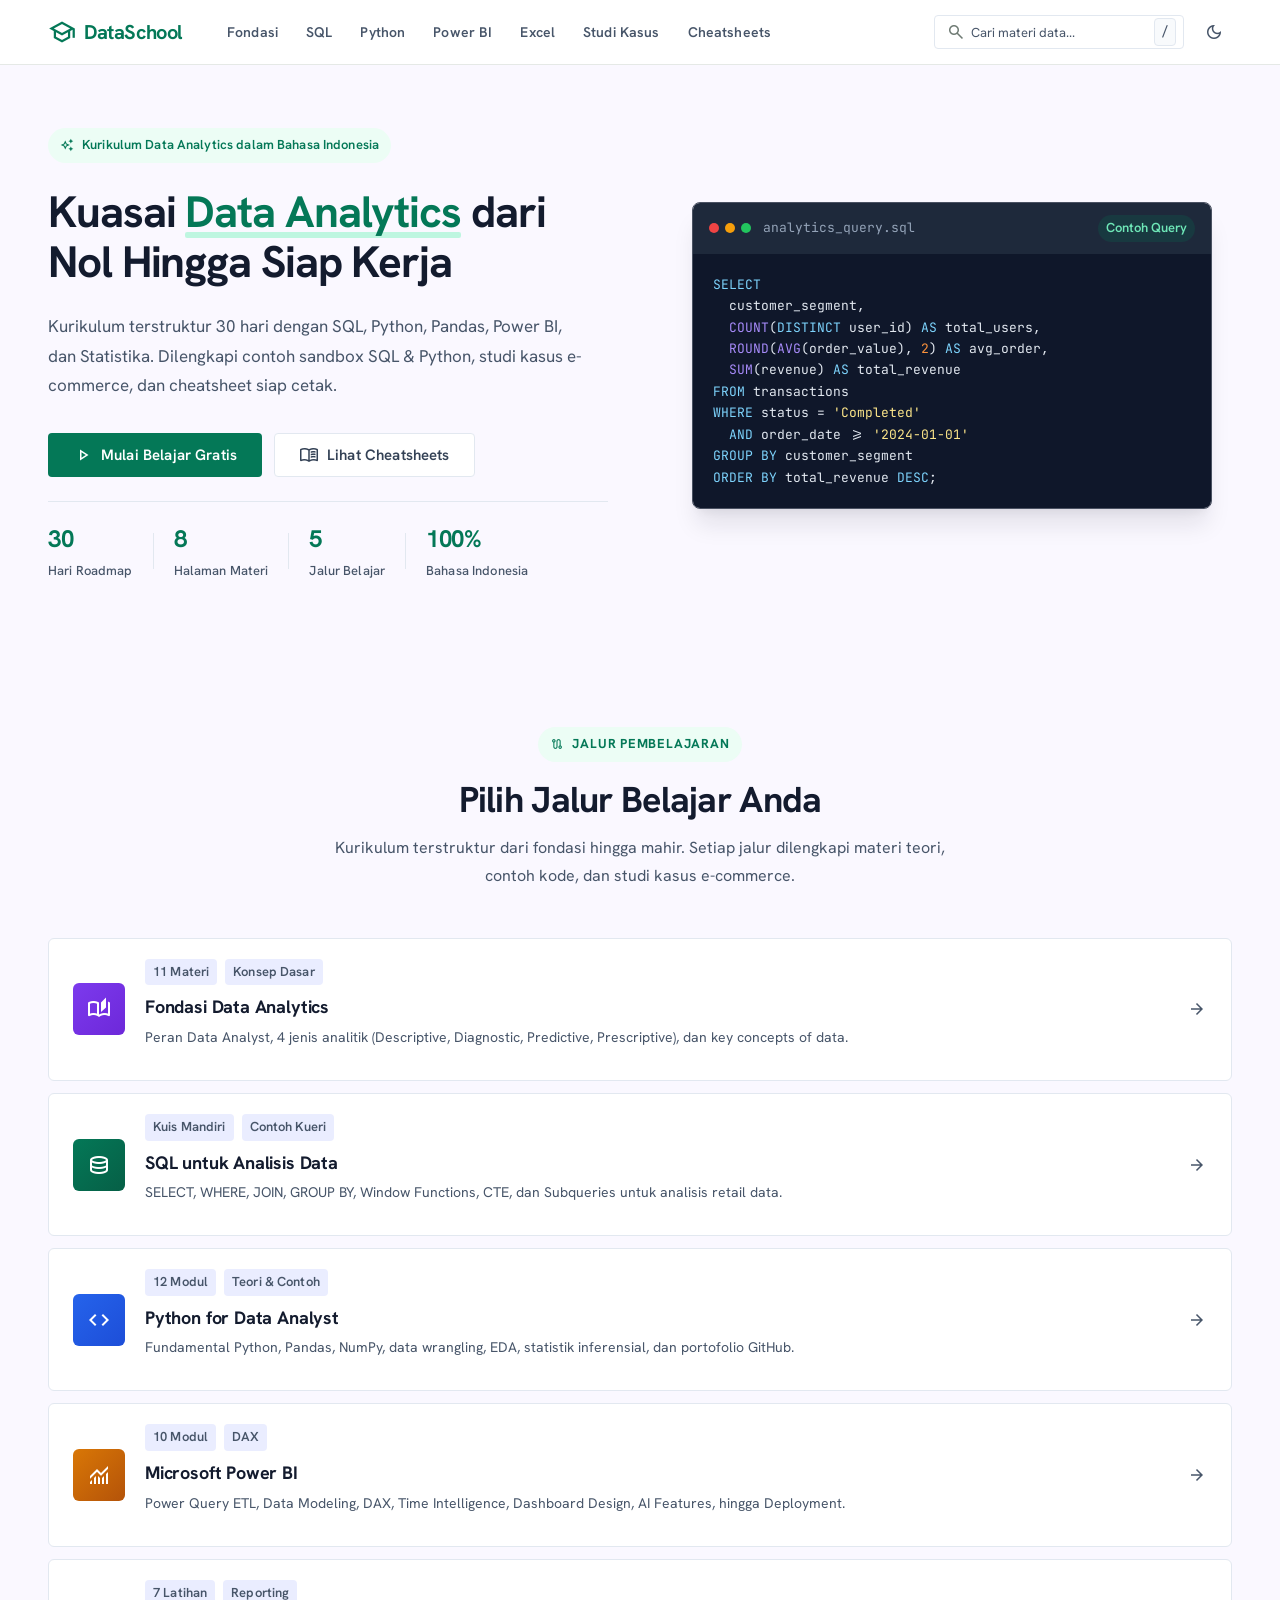
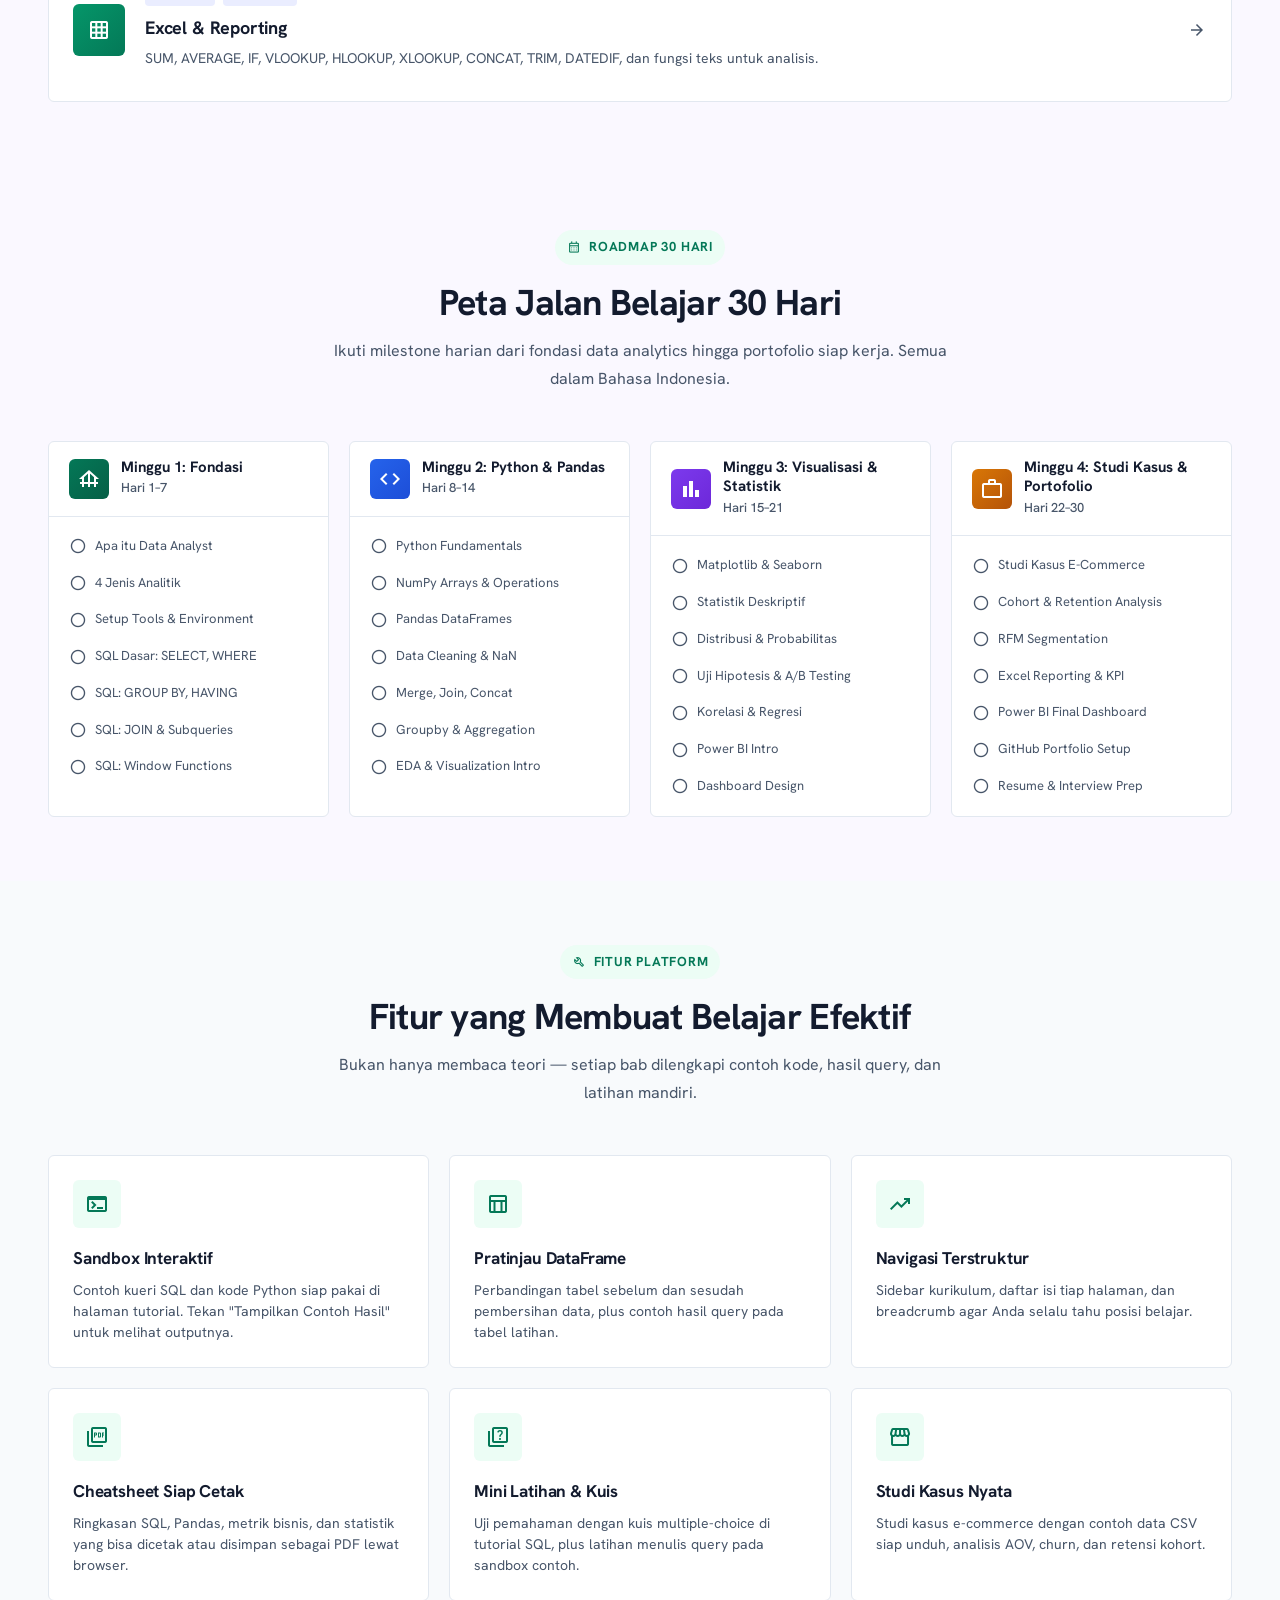
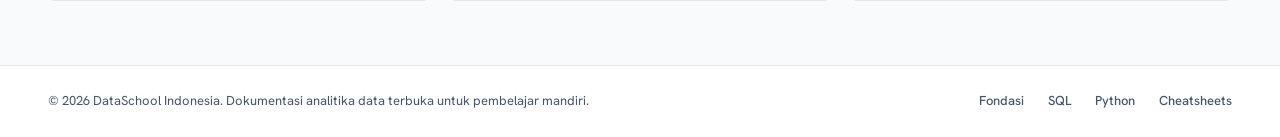
==== commit 980979f0: "feat: Build  website for education 75%" ====
--- a/website/index.html
+++ b/website/index.html
@@ -4,7 +4,7 @@
   <meta charset="utf-8">
   <meta name="viewport" content="width=device-width, initial-scale=1.0">
   <title>DataSchool — Platform Belajar Data Analytics Indonesia</title>
-  <meta name="description" content="Platform e-learning premium untuk Data Analyst, Business Intelligence, dan Data Science. Kurikulum terstruktur dari SQL, Python, Pandas, hingga Machine Learning.">
+  <meta name="description" content="Tutorial data analytics dalam Bahasa Indonesia: SQL, Python, Pandas, Power BI, Excel, hingga studi kasus e-commerce.">
   <link rel="preconnect" href="https://fonts.googleapis.com">
   <link crossorigin href="https://fonts.gstatic.com" rel="preconnect">
   <link href="https://fonts.googleapis.com/css2?family=Hanken+Grotesk:ital,wght@0,300..900;1,300..900&family=JetBrains+Mono:ital,wght@0,100..800;1,100..800&display=swap" rel="stylesheet">
@@ -17,13 +17,16 @@
     <div class="header__inner">
       <div class="header__left">
         <a href="index.html" class="logo">
-          <span class="logo__icon material-symbols-outlined" style="font-size:28px;color:var(--primary)">school</span>
+          <span class="logo__icon material-symbols-outlined">school</span>
           <span class="logo__text">DataSchool</span>
         </a>
         <nav class="nav-desktop" id="desktop-nav">
-          <a href="sql-tutorial.html" class="nav-link">SQL Tutorial</a>
-          <a href="data-cleaning.html" class="nav-link">Data Cleaning</a>
-          <a href="ecommerce-case-study.html" class="nav-link">Studi Kasus E-Commerce</a>
+          <a href="fundamental.html" class="nav-link">Fondasi</a>
+          <a href="sql-tutorial.html" class="nav-link">SQL</a>
+          <a href="python-tutorial.html" class="nav-link">Python</a>
+          <a href="powerbi-tutorial.html" class="nav-link">Power BI</a>
+          <a href="excel-tutorial.html" class="nav-link">Excel</a>
+          <a href="ecommerce-case-study.html" class="nav-link">Studi Kasus</a>
           <a href="cheatsheets.html" class="nav-link">Cheatsheets</a>
         </nav>
       </div>
@@ -34,15 +37,12 @@
           <kbd class="search-bar__kbd">/</kbd>
         </div>
         <div class="header__actions">
-          <button class="btn-icon" title="Tema Gelap" id="theme-toggle">
+          <button class="btn-icon" title="Ganti tema terang / gelap" id="theme-toggle">
             <span class="material-symbols-outlined">dark_mode</span>
           </button>
-          <div class="avatar" id="user-avatar">
-            <span class="material-symbols-outlined">person</span>
-          </div>
-        </div>
-      </div>
-      <button class="mobile-menu-btn" id="mobile-menu-btn" aria-label="Toggle Menu">
+        </div>
+      </div>
+      <button class="mobile-menu-btn" id="mobile-menu-btn" aria-label="Buka menu navigasi">
         <span class="material-symbols-outlined">menu</span>
       </button>
     </div>
@@ -54,25 +54,37 @@
     <div class="mobile-drawer__content">
       <div class="mobile-drawer__header">
         <a href="index.html" class="logo">
-          <span class="logo__icon material-symbols-outlined" style="font-size:24px;color:var(--primary)">school</span>
+          <span class="logo__icon material-symbols-outlined">school</span>
           <span class="logo__text">DataSchool</span>
         </a>
-        <button class="btn-icon" id="close-drawer">
+        <button class="btn-icon" id="close-drawer" aria-label="Tutup menu navigasi">
           <span class="material-symbols-outlined">close</span>
         </button>
       </div>
       <nav class="mobile-drawer__nav">
-        <a href="index.html" class="mobile-nav-link" style="color:var(--primary);font-weight:700">
+        <a href="index.html" class="mobile-nav-link mobile-nav-link--active">
           <span class="material-symbols-outlined">home</span>Beranda
         </a>
+        <a href="fundamental.html" class="mobile-nav-link">
+          <span class="material-symbols-outlined">auto_stories</span>Fondasi
+        </a>
         <a href="sql-tutorial.html" class="mobile-nav-link">
-          <span class="material-symbols-outlined">database</span>SQL Tutorial
+          <span class="material-symbols-outlined">database</span>SQL
+        </a>
+        <a href="python-tutorial.html" class="mobile-nav-link">
+          <span class="material-symbols-outlined">code</span>Python
+        </a>
+        <a href="powerbi-tutorial.html" class="mobile-nav-link">
+          <span class="material-symbols-outlined">monitoring</span>Power BI
+        </a>
+        <a href="excel-tutorial.html" class="mobile-nav-link">
+          <span class="material-symbols-outlined">grid_on</span>Excel
         </a>
         <a href="data-cleaning.html" class="mobile-nav-link">
           <span class="material-symbols-outlined">cleaning_services</span>Data Cleaning
         </a>
         <a href="ecommerce-case-study.html" class="mobile-nav-link">
-          <span class="material-symbols-outlined">analytics</span>Studi Kasus E-Commerce
+          <span class="material-symbols-outlined">analytics</span>Studi Kasus
         </a>
         <a href="cheatsheets.html" class="mobile-nav-link">
           <span class="material-symbols-outlined">menu_book</span>Cheatsheets
@@ -88,14 +100,14 @@
       <div class="hero__container">
         <div class="hero__badge">
           <span class="material-symbols-outlined" style="font-size:14px">auto_awesome</span>
-          <span>Platform Pembelajaran Data Analytics Terlengkap di Indonesia</span>
+          <span>Kurikulum Data Analytics dalam Bahasa Indonesia</span>
         </div>
         <h1 class="hero__title">
           Kuasai <span class="hero__highlight">Data Analytics</span> dari Nol Hingga Siap Kerja
         </h1>
         <p class="hero__subtitle">
           Kurikulum terstruktur 30 hari dengan SQL, Python, Pandas, Power BI, dan Statistika. 
-          Dilengkapi sandbox interaktif, studi kasus nyata e-commerce, dan cheatsheet siap cetak.
+          Dilengkapi contoh sandbox SQL &amp; Python, studi kasus e-commerce, dan cheatsheet siap cetak.
         </p>
         <div class="hero__actions">
           <a href="sql-tutorial.html" class="btn btn--primary btn--lg">
@@ -109,18 +121,18 @@
         </div>
         <div class="hero__stats">
           <div class="hero__stat">
-            <span class="hero__stat-num">30+</span>
-            <span class="hero__stat-label">Modul Harian</span>
+            <span class="hero__stat-num">30</span>
+            <span class="hero__stat-label">Hari Roadmap</span>
           </div>
           <div class="hero__stat-divider"></div>
           <div class="hero__stat">
-            <span class="hero__stat-num">150+</span>
-            <span class="hero__stat-label">Latihan Interaktif</span>
+            <span class="hero__stat-num">8</span>
+            <span class="hero__stat-label">Halaman Materi</span>
           </div>
           <div class="hero__stat-divider"></div>
           <div class="hero__stat">
             <span class="hero__stat-num">5</span>
-            <span class="hero__stat-label">Jalur Karir</span>
+            <span class="hero__stat-label">Jalur Belajar</span>
           </div>
           <div class="hero__stat-divider"></div>
           <div class="hero__stat">
@@ -138,7 +150,7 @@
               <span class="dot dot--green"></span>
             </div>
             <span class="code-preview__filename">analytics_query.sql</span>
-            <span class="code-preview__tag">Live Preview</span>
+            <span class="code-preview__tag">Contoh Query</span>
           </div>
           <pre class="code-preview__body"><code><span class="kw">SELECT</span>
   customer_segment,
@@ -163,9 +175,25 @@
             <span>JALUR PEMBELAJARAN</span>
           </div>
           <h2 class="section__title">Pilih Jalur Belajar Anda</h2>
-          <p class="section__subtitle">Kurikulum terstruktur dari fondasi hingga mahir. Setiap jalur dilengkapi materi teori, latihan interaktif, dan studi kasus nyata.</p>
+          <p class="section__subtitle">Kurikulum terstruktur dari fondasi hingga mahir. Setiap jalur dilengkapi materi teori, contoh kode, dan studi kasus e-commerce.</p>
         </div>
         <div class="paths-grid">
+          <!-- Path 0: Fondasi -->
+          <a href="fundamental.html" class="path-card" id="path-fondasi">
+            <div class="path-card__icon-wrap path-card__icon--stats">
+              <span class="material-symbols-outlined">auto_stories</span>
+            </div>
+            <div class="path-card__content">
+              <div class="path-card__meta">
+                <span class="path-card__tag">11 Materi</span>
+                <span class="path-card__tag">Konsep Dasar</span>
+              </div>
+              <h3 class="path-card__title">Fondasi Data Analytics</h3>
+              <p class="path-card__desc">Peran Data Analyst, 4 jenis analitik (Descriptive, Diagnostic, Predictive, Prescriptive), dan key concepts of data.</p>
+            </div>
+            <span class="material-symbols-outlined path-card__arrow">arrow_forward</span>
+          </a>
+
           <!-- Path 1: SQL -->
           <a href="sql-tutorial.html" class="path-card" id="path-sql">
             <div class="path-card__icon-wrap path-card__icon--sql">
@@ -173,45 +201,33 @@
             </div>
             <div class="path-card__content">
               <div class="path-card__meta">
-                <span class="path-card__tag">12 Bab</span>
-                <span class="path-card__tag">Interaktif</span>
+                <span class="path-card__tag">Kuis Mandiri</span>
+                <span class="path-card__tag">Contoh Kueri</span>
               </div>
               <h3 class="path-card__title">SQL untuk Analisis Data</h3>
-              <p class="path-card__desc">SELECT, WHERE, JOIN, GROUP BY, Window Functions, CTE, dan Subqueries untuk analisis warehouse data.</p>
-              <div class="path-card__footer">
-                <div class="progress-mini">
-                  <div class="progress-mini__bar" style="width:45%"></div>
-                </div>
-                <span class="path-card__progress">Progress: 45%</span>
-              </div>
+              <p class="path-card__desc">SELECT, WHERE, JOIN, GROUP BY, Window Functions, CTE, dan Subqueries untuk analisis retail data.</p>
             </div>
             <span class="material-symbols-outlined path-card__arrow">arrow_forward</span>
           </a>
 
           <!-- Path 2: Python -->
-          <a href="data-cleaning.html" class="path-card" id="path-python">
+          <a href="python-tutorial.html" class="path-card" id="path-python">
             <div class="path-card__icon-wrap path-card__icon--python">
               <span class="material-symbols-outlined">code</span>
             </div>
             <div class="path-card__content">
               <div class="path-card__meta">
                 <span class="path-card__tag">12 Modul</span>
-                <span class="path-card__tag">Sandbox</span>
+                <span class="path-card__tag">Teori &amp; Contoh</span>
               </div>
               <h3 class="path-card__title">Python for Data Analyst</h3>
               <p class="path-card__desc">Fundamental Python, Pandas, NumPy, data wrangling, EDA, statistik inferensial, dan portofolio GitHub.</p>
-              <div class="path-card__footer">
-                <div class="progress-mini">
-                  <div class="progress-mini__bar" style="width:30%"></div>
-                </div>
-                <span class="path-card__progress">Progress: 30%</span>
-              </div>
             </div>
             <span class="material-symbols-outlined path-card__arrow">arrow_forward</span>
           </a>
 
           <!-- Path 3: Power BI -->
-          <a href="ecommerce-case-study.html" class="path-card" id="path-powerbi">
+          <a href="powerbi-tutorial.html" class="path-card" id="path-powerbi">
             <div class="path-card__icon-wrap path-card__icon--powerbi">
               <span class="material-symbols-outlined">monitoring</span>
             </div>
@@ -221,175 +237,25 @@
                 <span class="path-card__tag">DAX</span>
               </div>
               <h3 class="path-card__title">Microsoft Power BI</h3>
-              <p class="path-card__desc">Data Modeling, DAX Measures, Time Intelligence, Performance Tuning, hingga Deployment & Portofolio.</p>
-              <div class="path-card__footer">
-                <div class="progress-mini">
-                  <div class="progress-mini__bar" style="width:15%"></div>
-                </div>
-                <span class="path-card__progress">Progress: 15%</span>
-              </div>
+              <p class="path-card__desc">Power Query ETL, Data Modeling, DAX, Time Intelligence, Dashboard Design, AI Features, hingga Deployment.</p>
             </div>
             <span class="material-symbols-outlined path-card__arrow">arrow_forward</span>
           </a>
 
-          <!-- Path 4: Statistika -->
-          <a href="cheatsheets.html" class="path-card" id="path-stats">
-            <div class="path-card__icon-wrap path-card__icon--stats">
-              <span class="material-symbols-outlined">functions</span>
+          <!-- Path 4: Excel -->
+          <a href="excel-tutorial.html" class="path-card" id="path-excel">
+            <div class="path-card__icon-wrap path-card__icon--excel">
+              <span class="material-symbols-outlined">grid_on</span>
             </div>
             <div class="path-card__content">
               <div class="path-card__meta">
-                <span class="path-card__tag">8 Bab</span>
-                <span class="path-card__tag">Teori + Praktik</span>
-              </div>
-              <h3 class="path-card__title">Statistika Dasar & Inferensial</h3>
-              <p class="path-card__desc">Descriptive stats, distribusi probabilitas, uji hipotesis, regresi, A/B testing, dan analisis kohort.</p>
-              <div class="path-card__footer">
-                <div class="progress-mini">
-                  <div class="progress-mini__bar" style="width:10%"></div>
-                </div>
-                <span class="path-card__progress">Progress: 10%</span>
-              </div>
+                <span class="path-card__tag">7 Latihan</span>
+                <span class="path-card__tag">Reporting</span>
+              </div>
+              <h3 class="path-card__title">Excel & Reporting</h3>
+              <p class="path-card__desc">SUM, AVERAGE, IF, VLOOKUP, HLOOKUP, XLOOKUP, CONCAT, TRIM, DATEDIF, dan fungsi teks untuk analisis.</p>
             </div>
             <span class="material-symbols-outlined path-card__arrow">arrow_forward</span>
-          </a>
-
-          <!-- Path 5: Excel -->
-          <a href="cheatsheets.html" class="path-card" id="path-excel">
-            <div class="path-card__icon-wrap path-card__icon--excel">
-              <span class="material-symbols-outlined">grid_on</span>
-            </div>
-            <div class="path-card__content">
-              <div class="path-card__meta">
-                <span class="path-card__tag">6 Modul</span>
-                <span class="path-card__tag">Reporting</span>
-              </div>
-              <h3 class="path-card__title">Excel & Google Sheets Analytics</h3>
-              <p class="path-card__desc">XLOOKUP, FILTER, pivot tables, dynamic arrays, dan dashboard reporting untuk analisis bisnis.</p>
-              <div class="path-card__footer">
-                <div class="progress-mini">
-                  <div class="progress-mini__bar" style="width:0%"></div>
-                </div>
-                <span class="path-card__progress">Belum Dimulai</span>
-              </div>
-            </div>
-            <span class="material-symbols-outlined path-card__arrow">arrow_forward</span>
-          </a>
-        </div>
-      </div>
-    </section>
-
-    <!-- Featured Pages: Quick Access -->
-    <section class="section section--alt" id="featured-pages">
-      <div class="section__container">
-        <div class="section__header">
-          <div class="section__badge">
-            <span class="material-symbols-outlined" style="font-size:14px">star</span>
-            <span>HALAMAN UNGGULAN</span>
-          </div>
-          <h2 class="section__title">Akses Cepat Materi Populer</h2>
-          <p class="section__subtitle">Halaman paling banyak diakses oleh siswa. Mulai dari tutorial SQL interaktif, studi kasus e-commerce, hingga cheatsheet referensi cepat.</p>
-        </div>
-        <div class="featured-grid">
-          <!-- Card 1: SQL SELECT & WHERE -->
-          <a href="sql-tutorial.html" class="featured-card" id="feat-sql-where">
-            <div class="featured-card__badge">
-              <span class="material-symbols-outlined" style="font-size:14px">database</span>
-              <span>SQL Tutorial</span>
-            </div>
-            <h3 class="featured-card__title">SQL: Memilih dan Memfilter Baris Data (SELECT & WHERE)</h3>
-            <p class="featured-card__desc">Pelajari klausa SELECT dan WHERE untuk memfilter data dari jutaan baris dalam hitungan detik. Dilengkapi sandbox SQLite interaktif.</p>
-            <div class="featured-card__meta">
-              <span class="featured-card__meta-item">
-                <span class="material-symbols-outlined" style="font-size:16px">timer</span>
-                Modul 02 • Dasar SQL
-              </span>
-              <span class="featured-card__meta-item">
-                <span class="material-symbols-outlined" style="font-size:16px">code</span>
-                Coba Sendiri
-              </span>
-            </div>
-            <div class="featured-card__chips">
-              <span class="chip">Filter Presisi</span>
-              <span class="chip">Hemat Bandwidth</span>
-              <span class="chip">Ekstraksi Bersih</span>
-            </div>
-          </a>
-
-          <!-- Card 2: Data Cleaning -->
-          <a href="data-cleaning.html" class="featured-card" id="feat-data-cleaning">
-            <div class="featured-card__badge">
-              <span class="material-symbols-outlined" style="font-size:14px">code</span>
-              <span>Python & Pandas</span>
-            </div>
-            <h3 class="featured-card__title">Data Cleaning: Menangani Nilai Kosong (NaN) dan Duplikasi</h3>
-            <p class="featured-card__desc">80% waktu Data Analyst dihabiskan untuk merapikan dataset mentah. Pelajari strategi drop vs imputasi dengan Pandas sandbox interaktif.</p>
-            <div class="featured-card__meta">
-              <span class="featured-card__meta-item">
-                <span class="material-symbols-outlined" style="font-size:16px">timer</span>
-                Modul Pandas 04 • 18 Menit
-              </span>
-              <span class="featured-card__meta-item">
-                <span class="material-symbols-outlined" style="font-size:16px">science</span>
-                Pyodide Sandbox
-              </span>
-            </div>
-            <div class="featured-card__chips">
-              <span class="chip">MCAR & MAR</span>
-              <span class="chip">Distortion & Leakage</span>
-              <span class="chip">13,000 Baris</span>
-            </div>
-          </a>
-
-          <!-- Card 3: E-Commerce Case Study -->
-          <a href="ecommerce-case-study.html" class="featured-card" id="feat-ecommerce">
-            <div class="featured-card__badge">
-              <span class="material-symbols-outlined" style="font-size:14px">storefront</span>
-              <span>Studi Kasus & Dataset</span>
-            </div>
-            <h3 class="featured-card__title">Eksplorasi Transaksi E-Commerce & Retensi Pengguna</h3>
-            <p class="featured-card__desc">Eksplorasi 150,000 data transaksi e-commerce nyata. Hitung AOV, identifikasi churn pattern, dan formulasikan strategi bisnis.</p>
-            <div class="featured-card__meta">
-              <span class="featured-card__meta-item">
-                <span class="material-symbols-outlined" style="font-size:16px">timer</span>
-                40 Menit
-              </span>
-              <span class="featured-card__meta-item">
-                <span class="material-symbols-outlined" style="font-size:16px">monitoring</span>
-                Google Colab
-              </span>
-            </div>
-            <div class="featured-card__chips">
-              <span class="chip">150K Baris</span>
-              <span class="chip">AOV & GMV</span>
-              <span class="chip">Kohort Retensi</span>
-            </div>
-          </a>
-
-          <!-- Card 4: Cheatsheets -->
-          <a href="cheatsheets.html" class="featured-card" id="feat-cheatsheets">
-            <div class="featured-card__badge">
-              <span class="material-symbols-outlined" style="font-size:14px">menu_book</span>
-              <span>Referensi Cepat</span>
-            </div>
-            <h3 class="featured-card__title">Kamus & Cheatsheet Referensi Cepat Analitika</h3>
-            <p class="featured-card__desc">Repositori sintaksis terverifikasi: SQL windowing, Pandas wrangling, metrik bisnis, statistika inferensial, dan fungsi spreadsheet.</p>
-            <div class="featured-card__meta">
-              <span class="featured-card__meta-item">
-                <span class="material-symbols-outlined" style="font-size:16px">verified</span>
-                v2.4.8 Updated
-              </span>
-              <span class="featured-card__meta-item">
-                <span class="material-symbols-outlined" style="font-size:16px">print</span>
-                PDF Siap Cetak
-              </span>
-            </div>
-            <div class="featured-card__chips">
-              <span class="chip">SQL</span>
-              <span class="chip">Pandas</span>
-              <span class="chip">Metrik Bisnis</span>
-              <span class="chip">Statistika</span>
-            </div>
           </a>
         </div>
       </div>
@@ -416,10 +282,10 @@
               </div>
             </div>
             <ul class="roadmap-phase__list">
-              <li class="roadmap-item roadmap-item--done"><span class="material-symbols-outlined">check_circle</span>Apa itu Data Analyst</li>
-              <li class="roadmap-item roadmap-item--done"><span class="material-symbols-outlined">check_circle</span>4 Jenis Analitik</li>
-              <li class="roadmap-item roadmap-item--done"><span class="material-symbols-outlined">check_circle</span>Setup Tools & Environment</li>
-              <li class="roadmap-item roadmap-item--active"><span class="material-symbols-outlined">play_circle</span>SQL Dasar: SELECT, WHERE</li>
+              <li class="roadmap-item"><span class="material-symbols-outlined">radio_button_unchecked</span>Apa itu Data Analyst</li>
+              <li class="roadmap-item"><span class="material-symbols-outlined">radio_button_unchecked</span>4 Jenis Analitik</li>
+              <li class="roadmap-item"><span class="material-symbols-outlined">radio_button_unchecked</span>Setup Tools & Environment</li>
+              <li class="roadmap-item"><span class="material-symbols-outlined">radio_button_unchecked</span>SQL Dasar: SELECT, WHERE</li>
               <li class="roadmap-item"><span class="material-symbols-outlined">radio_button_unchecked</span>SQL: GROUP BY, HAVING</li>
               <li class="roadmap-item"><span class="material-symbols-outlined">radio_button_unchecked</span>SQL: JOIN & Subqueries</li>
               <li class="roadmap-item"><span class="material-symbols-outlined">radio_button_unchecked</span>SQL: Window Functions</li>
@@ -492,7 +358,7 @@
             <span>FITUR PLATFORM</span>
           </div>
           <h2 class="section__title">Fitur yang Membuat Belajar Efektif</h2>
-          <p class="section__subtitle">Bukan hanya membaca teori — DataSchool menyediakan tools interaktif untuk praktik langsung di browser.</p>
+          <p class="section__subtitle">Bukan hanya membaca teori — setiap bab dilengkapi contoh kode, hasil query, dan latihan mandiri.</p>
         </div>
         <div class="tools-grid">
           <div class="tool-card" id="tool-sandbox">
@@ -500,42 +366,42 @@
               <span class="material-symbols-outlined">terminal</span>
             </div>
             <h3 class="tool-card__title">Sandbox Interaktif</h3>
-            <p class="tool-card__desc">Tulis dan jalankan SQL (SQLite) atau Python (Pyodide) langsung di browser. Tidak perlu instalasi apapun.</p>
+            <p class="tool-card__desc">Contoh kueri SQL dan kode Python siap pakai di halaman tutorial. Tekan "Tampilkan Contoh Hasil" untuk melihat outputnya.</p>
           </div>
           <div class="tool-card" id="tool-dataframe">
             <div class="tool-card__icon">
               <span class="material-symbols-outlined">table_chart</span>
             </div>
-            <h3 class="tool-card__title">DataFrame Inspector</h3>
-            <p class="tool-card__desc">Visualisasikan hasil query dalam format tabel interaktif dengan sorting, filtering, dan statistik kolom otomatis.</p>
+            <h3 class="tool-card__title">Pratinjau DataFrame</h3>
+            <p class="tool-card__desc">Perbandingan tabel sebelum dan sesudah pembersihan data, plus contoh hasil query pada tabel latihan.</p>
           </div>
           <div class="tool-card" id="tool-progress">
             <div class="tool-card__icon">
               <span class="material-symbols-outlined">trending_up</span>
             </div>
-            <h3 class="tool-card__title">Progress Tracking</h3>
-            <p class="tool-card__desc">Lacak kemajuan belajar per modul. Checkpoint otomatis menyimpan posisi terakhir video dan kode Anda.</p>
+            <h3 class="tool-card__title">Navigasi Terstruktur</h3>
+            <p class="tool-card__desc">Sidebar kurikulum, daftar isi tiap halaman, dan breadcrumb agar Anda selalu tahu posisi belajar.</p>
           </div>
           <div class="tool-card" id="tool-cheatsheet">
             <div class="tool-card__icon">
               <span class="material-symbols-outlined">picture_as_pdf</span>
             </div>
-            <h3 class="tool-card__title">Cheatsheet PDF (A4)</h3>
-            <p class="tool-card__desc">Unduh ringkasan densitas tinggi satu halaman untuk ditempel di meja kerja. SQL, Pandas, Metrik, & Stats.</p>
+            <h3 class="tool-card__title">Cheatsheet Siap Cetak</h3>
+            <p class="tool-card__desc">Ringkasan SQL, Pandas, metrik bisnis, dan statistik yang bisa dicetak atau disimpan sebagai PDF lewat browser.</p>
           </div>
           <div class="tool-card" id="tool-quiz">
             <div class="tool-card__icon">
               <span class="material-symbols-outlined">quiz</span>
             </div>
             <h3 class="tool-card__title">Mini Latihan & Kuis</h3>
-            <p class="tool-card__desc">Uji pemahaman di akhir setiap bab dengan kuis multiple-choice dan tantangan menulis query langsung.</p>
+            <p class="tool-card__desc">Uji pemahaman dengan kuis multiple-choice di tutorial SQL, plus latihan menulis query pada sandbox contoh.</p>
           </div>
           <div class="tool-card" id="tool-case-study">
             <div class="tool-card__icon">
               <span class="material-symbols-outlined">storefront</span>
             </div>
             <h3 class="tool-card__title">Studi Kasus Nyata</h3>
-            <p class="tool-card__desc">Dataset e-commerce 150K baris. Analisis AOV, GMV, churn, retensi kohort, dan presentasi rekomendasi bisnis.</p>
+            <p class="tool-card__desc">Studi kasus e-commerce dengan contoh data CSV siap unduh, analisis AOV, churn, dan retensi kohort.</p>
           </div>
         </div>
       </div>
@@ -546,12 +412,13 @@
   <footer class="footer" id="main-footer">
     <div class="footer__inner">
       <div class="footer__left">
-        <p class="footer__copyright">&copy; 2025 DataSchool. Dokumentasi analitika data terbuka untuk pembelajar mandiri.</p>
+        <p class="footer__copyright">&copy; 2026 DataSchool Indonesia. Dokumentasi analitika data terbuka untuk pembelajar mandiri.</p>
       </div>
       <div class="footer__links">
+        <a href="fundamental.html" class="footer__link">Fondasi</a>
+        <a href="sql-tutorial.html" class="footer__link">SQL</a>
+        <a href="python-tutorial.html" class="footer__link">Python</a>
         <a href="cheatsheets.html" class="footer__link">Cheatsheets</a>
-        <a href="#" class="footer__link">Referensi Sintaks</a>
-        <a href="#" class="footer__link">Forum Komunitas</a>
       </div>
     </div>
   </footer>
--- a/website/styles.css
+++ b/website/styles.css
@@ -37,11 +37,24 @@
   --inverse-surface: #283044;
   --inverse-on-surface: #eef0ff;
 
+  /* Tertiary */
+  --tertiary: #BE123C;
+  --tertiary-container: #FFE4E6;
+  --on-tertiary-container: #4C0519;
+
   /* Text */
   --text-primary: #0F172A;
   --text-secondary: #475569;
   --on-surface: #131b2e;
   --on-surface-variant: #3e4943;
+
+  /* Extras used by content pages */
+  --border-light: #E2E8F0;
+  --card-bg: #FFFFFF;
+  --canvas-raised: #FFFFFF;
+  --surface-bright: #FFFFFF;
+  --surface-dim: #F1F5F9;
+  --font-mono: 'JetBrains Mono', ui-monospace, SFMono-Regular, monospace;
 
   /* Borders & Outlines */
   --border-default: #E2E8F0;
@@ -247,7 +260,7 @@
 }
 
 .text-label-sm {
-  font-size: 0.75rem;
+  font-size:0.8125rem;
   font-weight: 600;
   line-height: 1rem;
   letter-spacing: 0.02em;
@@ -404,7 +417,7 @@
   border: 1px solid var(--border-default);
   border-radius: var(--radius-sm);
   font-family: 'JetBrains Mono', monospace;
-  font-size: 0.6875rem;
+  font-size:0.8125rem;
   color: var(--text-secondary);
   background: var(--canvas-sunken);
   pointer-events: none;
@@ -563,6 +576,16 @@
   color: var(--text-secondary);
 }
 
+.mobile-nav-link--active {
+  background: var(--primary-light);
+  color: var(--primary);
+  font-weight: 700;
+}
+
+.mobile-nav-link--active .material-symbols-outlined {
+  color: var(--primary);
+}
+
 /* ================================================================
    MAIN
    ================================================================ */
@@ -605,7 +628,7 @@
   border-radius: var(--radius-full);
   background: var(--primary-light);
   color: var(--primary);
-  font-size: 0.75rem;
+  font-size:0.8125rem;
   font-weight: 600;
   letter-spacing: 0.01em;
   width: fit-content;
@@ -680,7 +703,7 @@
 }
 
 .hero__stat-label {
-  font-size: 0.75rem;
+  font-size:0.8125rem;
   font-weight: 500;
   color: var(--text-secondary);
   letter-spacing: 0.01em;
@@ -731,7 +754,7 @@
 
 .code-preview__filename {
   font-family: 'JetBrains Mono', monospace;
-  font-size: 0.75rem;
+  font-size:0.8125rem;
   color: #94A3B8;
 }
 
@@ -741,7 +764,7 @@
   border-radius: var(--radius-full);
   background: rgba(4, 120, 87, 0.2);
   color: #6EE7B7;
-  font-size: 0.6875rem;
+  font-size:0.8125rem;
   font-weight: 600;
 }
 
@@ -859,7 +882,7 @@
   border-radius: var(--radius-full);
   background: var(--primary-light);
   color: var(--primary);
-  font-size: 0.6875rem;
+  font-size:0.8125rem;
   font-weight: 700;
   letter-spacing: 0.06em;
   text-transform: uppercase;
@@ -949,7 +972,7 @@
 }
 
 .path-card__tag {
-  font-size: 0.6875rem;
+  font-size:0.8125rem;
   font-weight: 600;
   padding: 0.125rem 0.5rem;
   border-radius: var(--radius-sm);
@@ -992,11 +1015,11 @@
   height: 100%;
   background: var(--primary);
   border-radius: var(--radius-full);
-  transition: width 0.6s ease;
+  transition: width var(--transition-normal);
 }
 
 .path-card__progress {
-  font-size: 0.75rem;
+  font-size:0.8125rem;
   font-weight: 600;
   color: var(--primary);
   letter-spacing: 0.01em;
@@ -1055,7 +1078,7 @@
   border-radius: var(--radius-sm);
   background: var(--primary-light);
   color: var(--primary);
-  font-size: 0.6875rem;
+  font-size:0.8125rem;
   font-weight: 600;
   letter-spacing: 0.01em;
   width: fit-content;
@@ -1085,7 +1108,7 @@
   display: inline-flex;
   align-items: center;
   gap: 0.25rem;
-  font-size: 0.75rem;
+  font-size:0.8125rem;
   font-weight: 500;
   color: var(--text-secondary);
 }
@@ -1103,7 +1126,7 @@
   border-radius: var(--radius-sm);
   background: var(--surface-container);
   color: var(--text-secondary);
-  font-size: 0.6875rem;
+  font-size:0.8125rem;
   font-weight: 600;
   letter-spacing: 0.01em;
 }
@@ -1175,7 +1198,7 @@
 }
 
 .roadmap-phase__header p {
-  font-size: 0.75rem;
+  font-size:0.8125rem;
   color: var(--text-secondary);
   font-weight: 500;
 }
@@ -1221,12 +1244,6 @@
 .roadmap-item--active .material-symbols-outlined {
   color: var(--primary);
   font-variation-settings: 'FILL' 1;
-  animation: pulse-icon 2s infinite;
-}
-
-@keyframes pulse-icon {
-  0%, 100% { opacity: 1; }
-  50% { opacity: 0.5; }
 }
 
 /* ================================================================
@@ -1325,7 +1342,7 @@
 
 .sidebar__section-title {
   padding: 0.25rem 1.5rem;
-  font-size: 0.6875rem;
+  font-size:0.8125rem;
   font-weight: 700;
   letter-spacing: 0.06em;
   text-transform: uppercase;
@@ -1380,30 +1397,6 @@
   .content-area {
     padding: 1.5rem 1rem 3rem;
   }
-}
-
-/* Breadcrumbs */
-.breadcrumbs {
-  display: flex;
-  align-items: center;
-  gap: 0.25rem;
-  margin-bottom: 1.5rem;
-  font-size: 0.8125rem;
-  color: var(--text-secondary);
-}
-
-.breadcrumbs a {
-  color: var(--text-secondary);
-  transition: color var(--transition-fast);
-}
-
-.breadcrumbs a:hover {
-  color: var(--primary);
-}
-
-.breadcrumbs__sep {
-  font-size: 0.75rem;
-  color: var(--outline);
 }
 
 /* Navigation links (prev/next) */
@@ -1465,7 +1458,7 @@
 }
 
 .toc-rail__title {
-  font-size: 0.6875rem;
+  font-size:0.8125rem;
   font-weight: 700;
   letter-spacing: 0.06em;
   text-transform: uppercase;
@@ -1658,7 +1651,7 @@
   gap: 0.25rem;
   padding: 0.1875rem 0.5rem;
   border-radius: var(--radius-sm);
-  font-size: 0.6875rem;
+  font-size:0.8125rem;
   font-weight: 600;
   letter-spacing: 0.01em;
 }
@@ -1712,6 +1705,12 @@
 .footer__copyright {
   font-size: 0.8125rem;
   color: var(--text-secondary);
+}
+
+.footer__left {
+  display: flex;
+  align-items: center;
+  gap: 1rem;
 }
 
 .footer__links {
@@ -1748,7 +1747,7 @@
   gap: 0.75rem;
   transform: translateY(100px);
   opacity: 0;
-  transition: all 0.3s ease;
+  transition: transform var(--transition-normal), opacity var(--transition-normal);
   pointer-events: none;
   font-size: 0.875rem;
   font-weight: 500;
@@ -1766,12 +1765,12 @@
 }
 
 /* ================================================================
-   ANIMATIONS
+   ANIMATIONS — satu pola entrance (fadeInUp 0.5s ease-out)
    ================================================================ */
 @keyframes fadeInUp {
   from {
     opacity: 0;
-    transform: translateY(20px);
+    transform: translateY(16px);
   }
   to {
     opacity: 1;
@@ -1779,51 +1778,53 @@
   }
 }
 
-@keyframes fadeIn {
-  from { opacity: 0; }
-  to { opacity: 1; }
-}
-
-.animate-fade-in-up {
-  animation: fadeInUp 0.5s ease forwards;
-}
-
-.animate-fade-in {
-  animation: fadeIn 0.4s ease forwards;
-}
-
-/* Staggered children animation */
-.hero__container > * {
+/* Entrance berjenjang untuk hero (semua halaman) */
+.hero__container > *,
+.content-hero__container > *,
+.cheatsheet-hero__inner > *,
+.case-study-hero__inner > * {
   opacity: 0;
-  animation: fadeInUp 0.6s ease forwards;
-}
-.hero__container > *:nth-child(1) { animation-delay: 0.1s; }
-.hero__container > *:nth-child(2) { animation-delay: 0.2s; }
-.hero__container > *:nth-child(3) { animation-delay: 0.3s; }
-.hero__container > *:nth-child(4) { animation-delay: 0.4s; }
-.hero__container > *:nth-child(5) { animation-delay: 0.5s; }
-
-.hero__visual {
-  opacity: 0;
-  animation: fadeInUp 0.7s ease forwards;
-  animation-delay: 0.3s;
-}
-
-/* Intersection Observer animations */
-.reveal {
-  opacity: 0;
-  transform: translateY(20px);
-  transition: opacity 0.6s ease, transform 0.6s ease;
-}
-
-.reveal.visible {
-  opacity: 1;
-  transform: translateY(0);
+  animation: fadeInUp 0.5s ease-out both;
+}
+
+.hero__container > *:nth-child(1),
+.content-hero__container > *:nth-child(1),
+.cheatsheet-hero__inner > *:nth-child(1),
+.case-study-hero__inner > *:nth-child(1) { animation-delay: 0.05s; }
+.hero__container > *:nth-child(2),
+.content-hero__container > *:nth-child(2),
+.cheatsheet-hero__inner > *:nth-child(2),
+.case-study-hero__inner > *:nth-child(2) { animation-delay: 0.1s; }
+.hero__container > *:nth-child(3),
+.content-hero__container > *:nth-child(3),
+.case-study-hero__inner > *:nth-child(3) { animation-delay: 0.15s; }
+.hero__container > *:nth-child(4),
+.content-hero__container > *:nth-child(4),
+.case-study-hero__inner > *:nth-child(4) { animation-delay: 0.2s; }
+.hero__container > *:nth-child(5),
+.content-hero__container > *:nth-child(5),
+.case-study-hero__inner > *:nth-child(5) { animation-delay: 0.25s; }
+.hero__container > *:nth-child(6),
+.content-hero__container > *:nth-child(6),
+.case-study-hero__inner > *:nth-child(6) { animation-delay: 0.3s; }
+
+@media (prefers-reduced-motion: reduce) {
+  .hero__container > *,
+  .content-hero__container > *,
+  .cheatsheet-hero__inner > *,
+  .case-study-hero__inner > * {
+    animation: none;
+    opacity: 1;
+  }
 }
 
 /* ================================================================
    UTILITY CLASSES
    ================================================================ */
+[id] {
+  scroll-margin-top: 96px;
+}
+
 .sr-only {
   position: absolute;
   width: 1px;
@@ -2038,7 +2039,7 @@
 }
 
 .category-badge {
-  font-size: 0.75rem;
+  font-size:0.8125rem;
   font-weight: 600;
   color: var(--text-secondary);
   background: var(--surface-container);
@@ -2104,7 +2105,7 @@
 }
 
 .snippet-card__tag {
-  font-size: 0.6875rem;
+  font-size:0.8125rem;
   font-weight: 600;
   padding: 0.15rem 0.5rem;
   border-radius: var(--radius-sm);
@@ -2149,7 +2150,7 @@
   background: rgba(81, 95, 116, 0.7);
   color: #fff;
   border: none;
-  font-size: 0.6875rem;
+  font-size:0.8125rem;
   font-weight: 600;
   display: flex;
   align-items: center;
@@ -2169,7 +2170,7 @@
   display: flex;
   align-items: center;
   justify-content: space-between;
-  font-size: 0.75rem;
+  font-size:0.8125rem;
   color: var(--text-secondary);
 }
 
@@ -2294,7 +2295,7 @@
 }
 
 .project-meta-label {
-  font-size: 0.6875rem;
+  font-size:0.8125rem;
   font-weight: 600;
   text-transform: uppercase;
   letter-spacing: 0.04em;
@@ -2319,6 +2320,27 @@
 @media (min-width: 1200px) {
   .case-study-layout {
     grid-template-columns: minmax(0, 1fr) 280px;
+  }
+}
+
+/* Kurikulum kiri muncul bersama kolom TOC di layar lebar */
+@media (min-width: 1280px) {
+  .case-study-layout {
+    grid-template-columns: 240px minmax(0, 1fr) 280px;
+  }
+}
+
+.case-study-layout .content-sidebar {
+  display: none;
+}
+
+@media (min-width: 1280px) {
+  .case-study-layout .content-sidebar {
+    display: block;
+    position: sticky;
+    top: 64px;
+    max-height: calc(100vh - 64px);
+    overflow-y: auto;
   }
 }
 
@@ -2516,3 +2538,493 @@
   color: #f1f5f9 !important;
 }
 
+/* ================================================================
+   TYPOGRAPHY ALIASES (dipakai halaman cheatsheet & studi kasus)
+   ================================================================ */
+.headline-lg { font-size: 1.875rem; font-weight: 700; line-height: 2.25rem; letter-spacing: -0.02em; }
+.headline-md { font-size: 1.5rem; font-weight: 600; line-height: 2rem; letter-spacing: -0.015em; }
+.headline-sm { font-size: 1.25rem; font-weight: 600; line-height: 1.75rem; letter-spacing: -0.01em; }
+.headline-xs { font-size: 1.125rem; font-weight: 600; line-height: 1.5rem; letter-spacing: -0.01em; }
+.body-lg { font-size: 1.125rem; line-height: 1.875rem; }
+.body-md { font-size: 1rem; line-height: 1.75rem; }
+.body-sm { font-size: 0.875rem; line-height: 1.5rem; }
+
+/* ================================================================
+   CONTENT HERO (halaman kurikulum: Fondasi, Python, Power BI, Excel)
+   ================================================================ */
+.content-hero {
+  background: linear-gradient(180deg, var(--surface-container-low) 0%, var(--surface) 100%);
+  border-bottom: 1px solid var(--border-light);
+  padding: 2.5rem 1.5rem;
+}
+
+.content-hero__container {
+  max-width: 1280px;
+  margin: 0 auto;
+  display: flex;
+  flex-direction: column;
+  gap: 0.625rem;
+}
+
+.content-hero__breadcrumb {
+  display: flex;
+  align-items: center;
+  gap: 0.35rem;
+  font-size: 0.8125rem;
+  color: var(--text-secondary);
+  margin-bottom: 0.5rem;
+}
+
+.content-hero__breadcrumb a {
+  color: var(--text-secondary);
+  transition: color var(--transition-fast);
+}
+
+.content-hero__breadcrumb a:hover {
+  color: var(--primary);
+}
+
+.content-hero__badge {
+  display: inline-flex;
+  align-items: center;
+  gap: 0.5rem;
+  padding: 0.375rem 0.75rem;
+  border-radius: var(--radius-full);
+  background: var(--primary-light);
+  color: var(--primary);
+  font-size:0.8125rem;
+  font-weight: 700;
+  letter-spacing: 0.06em;
+  text-transform: uppercase;
+  width: fit-content;
+}
+
+.content-hero__title {
+  font-size: 2rem;
+  font-weight: 700;
+  line-height: 1.2;
+  letter-spacing: -0.025em;
+  color: var(--on-surface);
+  max-width: 46rem;
+}
+
+@media (min-width: 768px) {
+  .content-hero__title {
+    font-size: 2.5rem;
+  }
+}
+
+.content-hero__subtitle {
+  font-size: 1.0625rem;
+  line-height: 1.75;
+  color: var(--text-secondary);
+  max-width: 640px;
+}
+
+.content-hero__meta {
+  display: flex;
+  flex-wrap: wrap;
+  gap: 1.25rem;
+  margin-top: 1rem;
+  padding-top: 1rem;
+  border-top: 1px solid var(--border-default);
+}
+
+.content-hero__meta-item {
+  display: inline-flex;
+  align-items: center;
+  gap: 0.375rem;
+  font-size: 0.8125rem;
+  font-weight: 600;
+  color: var(--text-secondary);
+}
+
+/* ================================================================
+   CONTENT LAYOUT (sidebar daftar materi + badan artikel)
+   ================================================================ */
+.content-layout {
+  display: grid;
+  grid-template-columns: minmax(0, 1fr);
+  gap: 2rem;
+  align-items: start;
+}
+
+@media (min-width: 1024px) {
+  .content-layout {
+    grid-template-columns: 240px minmax(0, 1fr);
+  }
+}
+
+/* Layout dengan daftar isi (TOC) di kanan — dipakai semua halaman materi */
+@media (min-width: 1280px) {
+  .content-layout--toc {
+    grid-template-columns: 240px minmax(0, 1fr) var(--toc-width);
+  }
+
+  .content-layout--toc .toc-rail {
+    display: block;
+  }
+}
+
+.content-sidebar {
+  display: none;
+  background: var(--canvas-sunken);
+  border-right: 1px solid var(--border-default);
+  padding: 1.5rem 0;
+}
+
+@media (min-width: 1024px) {
+  .content-sidebar {
+    display: block;
+    position: sticky;
+    top: 64px;
+    max-height: calc(100vh - 64px);
+    overflow-y: auto;
+  }
+}
+
+/* Badan artikel */
+.content-body {
+  min-width: 0;
+  display: flex;
+  flex-direction: column;
+  gap: 2rem;
+}
+
+.content-article {
+  background: var(--surface-container-lowest);
+  border: 1px solid var(--border-default);
+  border-radius: var(--radius-lg);
+  padding: 1.5rem;
+  scroll-margin-top: 88px;
+}
+
+.article-header {
+  display: flex;
+  align-items: center;
+  gap: 0.875rem;
+  margin-bottom: 1rem;
+}
+
+.article-header__icon {
+  flex-shrink: 0;
+  width: 44px;
+  height: 44px;
+  border-radius: var(--radius-md);
+  display: flex;
+  align-items: center;
+  justify-content: center;
+  color: #fff;
+}
+
+.article-header__icon .material-symbols-outlined {
+  font-size: 22px;
+}
+
+.article-header h2 {
+  font-size: 1.125rem;
+  font-weight: 700;
+  line-height: 1.4;
+  letter-spacing: -0.01em;
+  color: var(--on-surface);
+}
+
+.article-header__sub {
+  font-size: 0.8125rem;
+  line-height: 1.5;
+  color: var(--text-secondary);
+}
+
+.article-content {
+  display: flex;
+  flex-direction: column;
+  gap: 1rem;
+  font-size: 0.9375rem;
+  line-height: 1.75;
+  color: var(--text-secondary);
+}
+
+.article-content strong {
+  color: var(--on-surface);
+}
+
+.article-content ul,
+.article-content ol {
+  padding-left: 1.25rem;
+  display: flex;
+  flex-direction: column;
+  gap: 0.35rem;
+}
+
+.article-content li::marker {
+  color: var(--primary);
+}
+
+/* Kartu info di dalam artikel */
+.info-card {
+  background: var(--canvas-sunken);
+  border: 1px solid var(--border-default);
+  border-radius: var(--radius-md);
+  padding: 1rem 1.25rem;
+}
+
+.info-card--primary {
+  border-left: 4px solid var(--primary);
+}
+
+.info-card--secondary {
+  border-left: 4px solid var(--secondary);
+}
+
+.info-card h4 {
+  display: flex;
+  align-items: center;
+  gap: 0.35rem;
+  font-size: 0.875rem;
+  font-weight: 700;
+  color: var(--on-surface);
+  margin-bottom: 0.5rem;
+}
+
+.info-card p,
+.info-card li {
+  font-size: 0.875rem;
+  line-height: 1.6;
+}
+
+.info-card ul,
+.info-card ol {
+  padding-left: 1.15rem;
+  display: flex;
+  flex-direction: column;
+  gap: 0.3rem;
+  color: var(--text-secondary);
+}
+
+.info-card li::marker {
+  color: var(--primary);
+}
+
+.skill-tags {
+  display: flex;
+  flex-wrap: wrap;
+  gap: 0.375rem;
+}
+
+/* Pemisah bab */
+.content-divider {
+  display: flex;
+  flex-direction: column;
+  align-items: center;
+  gap: 0.25rem;
+  text-align: center;
+  padding: 1.25rem 1.5rem;
+  background: var(--surface-container-low);
+  border: 1px solid var(--border-default);
+  border-radius: var(--radius-lg);
+  scroll-margin-top: 88px;
+}
+
+.content-divider .material-symbols-outlined {
+  font-size: 28px;
+  color: var(--primary);
+}
+
+.content-divider h2 {
+  font-size: 1.25rem;
+  font-weight: 700;
+  color: var(--on-surface);
+}
+
+.content-divider p {
+  font-size: 0.875rem;
+  color: var(--text-secondary);
+}
+
+/* Navigasi sebelumnya / selanjutnya */
+.content-nav-footer {
+  display: flex;
+  flex-wrap: wrap;
+  justify-content: space-between;
+  gap: 1rem;
+  margin-top: 0.5rem;
+  padding-top: 1.5rem;
+  border-top: 1px solid var(--border-default);
+}
+
+.content-nav-footer__link {
+  display: inline-flex;
+  align-items: center;
+  gap: 0.625rem;
+  max-width: 48%;
+  padding: 0.75rem 1rem;
+  background: var(--surface-container-lowest);
+  border: 1px solid var(--border-default);
+  border-radius: var(--radius-md);
+  transition: all var(--transition-fast);
+}
+
+.content-nav-footer__link:hover {
+  border-color: var(--primary);
+  box-shadow: var(--shadow-md);
+}
+
+.content-nav-footer__label {
+  display: block;
+  font-size:0.8125rem;
+  font-weight: 600;
+  text-transform: uppercase;
+  letter-spacing: 0.04em;
+  color: var(--text-secondary);
+}
+
+.content-nav-footer__title {
+  display: block;
+  font-size: 0.9375rem;
+  font-weight: 600;
+  color: var(--on-surface);
+}
+
+.content-nav-footer__link--next {
+  margin-left: auto;
+  text-align: right;
+}
+
+.content-nav-footer__link--prev {
+  margin-right: auto;
+}
+
+/* ================================================================
+   PELengkap & perbaikan komponen yang sudah ada
+   ================================================================ */
+.logo__icon {
+  font-size: 28px;
+  color: var(--primary);
+}
+
+.sidebar__breadcrumb {
+  padding: 0 1.5rem 1rem;
+  font-size:0.8125rem;
+  color: var(--text-secondary);
+}
+
+.w-full { width: 100%; }
+.h-full { height: 100%; }
+
+.callout--example {
+  border-left-color: var(--primary);
+  background: var(--surface-container-low);
+  font-size: 0.875rem;
+}
+
+.callout--warning,
+.callout--important {
+  display: flex;
+  align-items: flex-start;
+  gap: 0.75rem;
+}
+
+.callout__icon {
+  font-size: 20px;
+  color: var(--warning);
+  flex-shrink: 0;
+  margin-top: 2px;
+}
+
+.callout--tip .callout__icon {
+  color: var(--primary);
+}
+
+.callout__content {
+  flex: 1;
+  min-width: 0;
+}
+
+.callout__content p {
+  font-size: 0.875rem;
+  line-height: 1.6;
+  color: var(--text-secondary);
+}
+
+/* Kuis */
+.quiz-option {
+  display: flex;
+  align-items: center;
+  gap: 0.75rem;
+  padding: 0.75rem 1rem;
+  border: 1px solid var(--border-default);
+  border-radius: var(--radius-sm);
+  background: var(--surface-container-lowest);
+  cursor: pointer;
+  transition: all var(--transition-fast);
+}
+
+.quiz-option:hover {
+  background: var(--surface-container-low);
+}
+
+.quiz-option--correct {
+  background: var(--primary-light) !important;
+  border-color: var(--primary) !important;
+}
+
+.quiz-option--wrong {
+  background: var(--error-container) !important;
+  border-color: var(--error) !important;
+}
+
+.quiz-feedback {
+  display: none;
+  align-items: center;
+  gap: 0.5rem;
+  padding: 0.75rem 1rem;
+  border-radius: var(--radius-md);
+  font-size: 0.875rem;
+  font-weight: 500;
+  margin-top: 0.75rem;
+}
+
+/* Spinner untuk tombol jalankan sandbox */
+@keyframes spin {
+  from { transform: rotate(0deg); }
+  to { transform: rotate(360deg); }
+}
+
+/* ================================================================
+   PRINT — versi cetak tanpa navigasi (tombol "Versi Cetak (A4)")
+   ================================================================ */
+@media print {
+  .header,
+  .mobile-drawer,
+  .cheatsheet-filter-bar,
+  .footer,
+  .nav-prev-next,
+  .content-nav-footer,
+  .toc-rail,
+  .content-sidebar,
+  .sidebar {
+    display: none !important;
+  }
+
+  .main {
+    padding-top: 0;
+  }
+
+  .cheatsheet-hero,
+  .content-hero,
+  .case-study-hero {
+    padding-top: 1rem;
+    border-bottom: none;
+  }
+
+  .cheatsheet-container,
+  .content-body {
+    padding-left: 0;
+    padding-right: 0;
+  }
+
+  body {
+    background: #fff;
+  }
+}
+
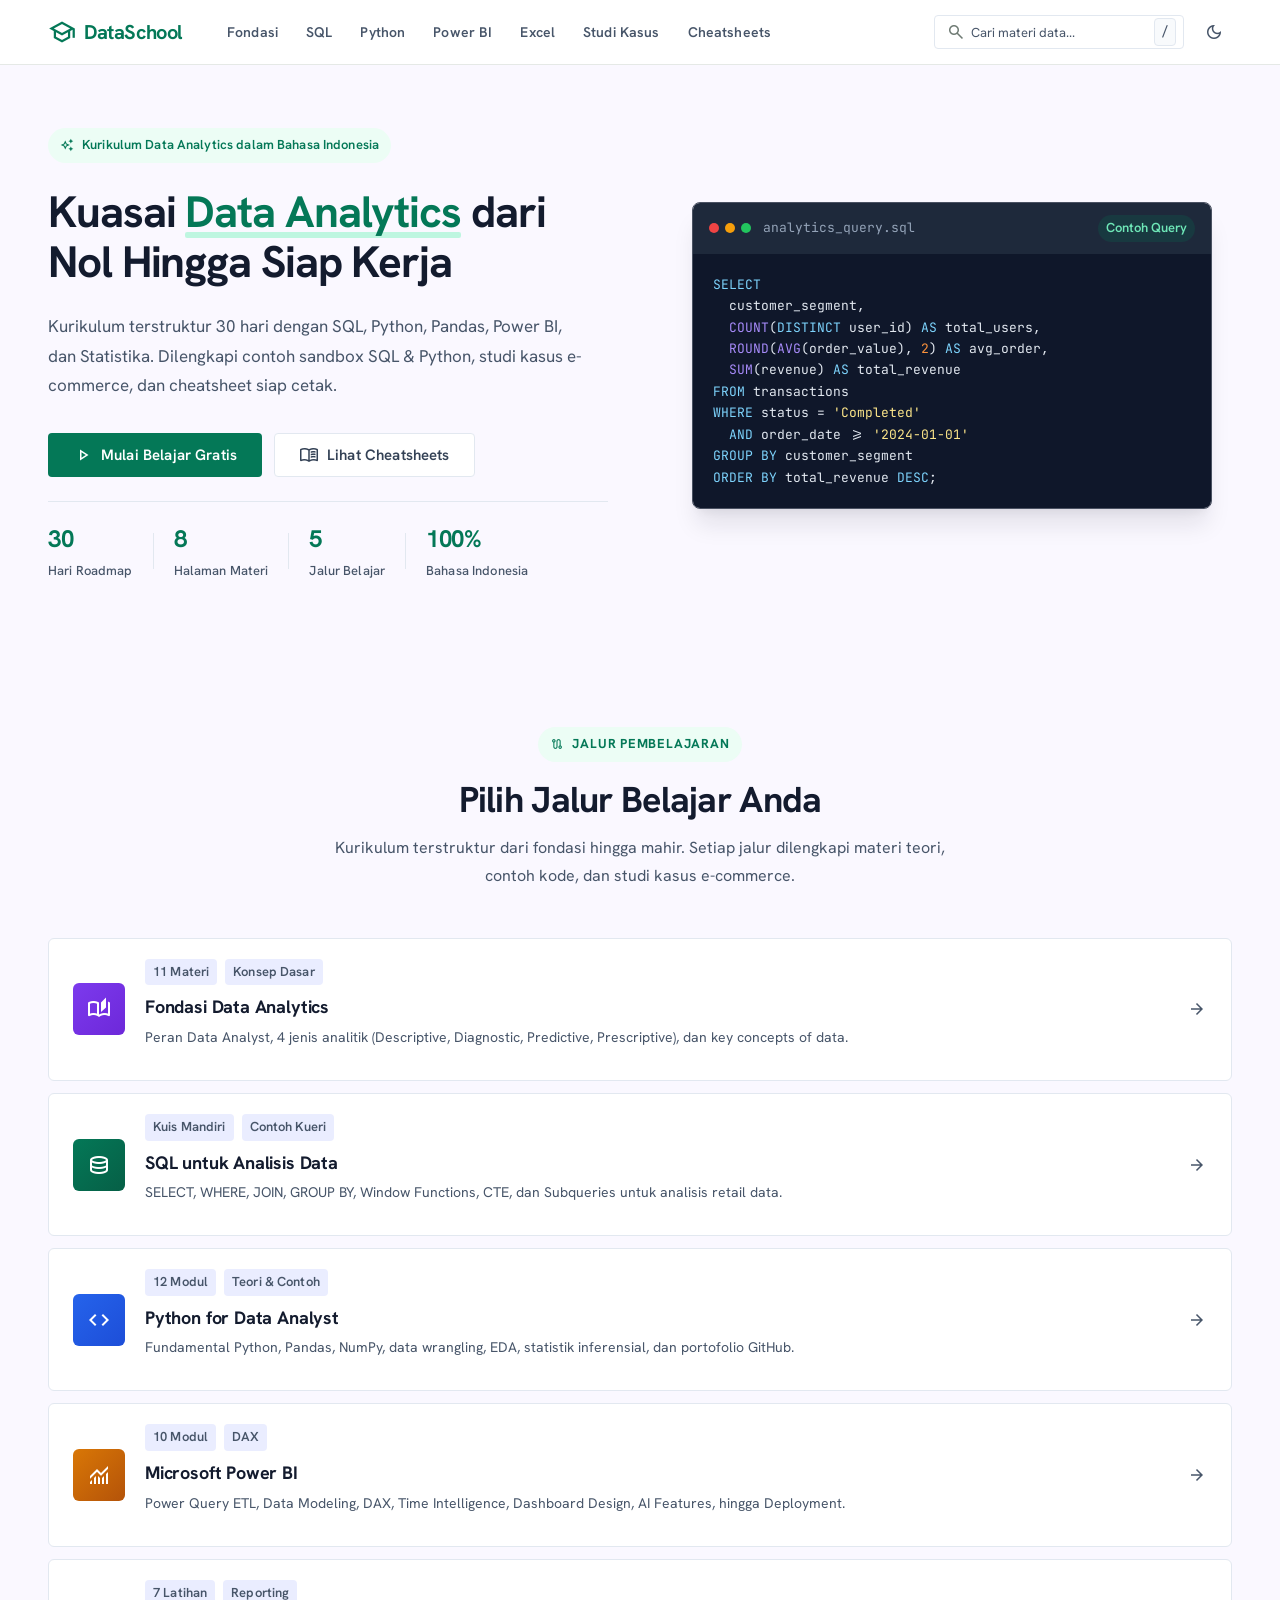
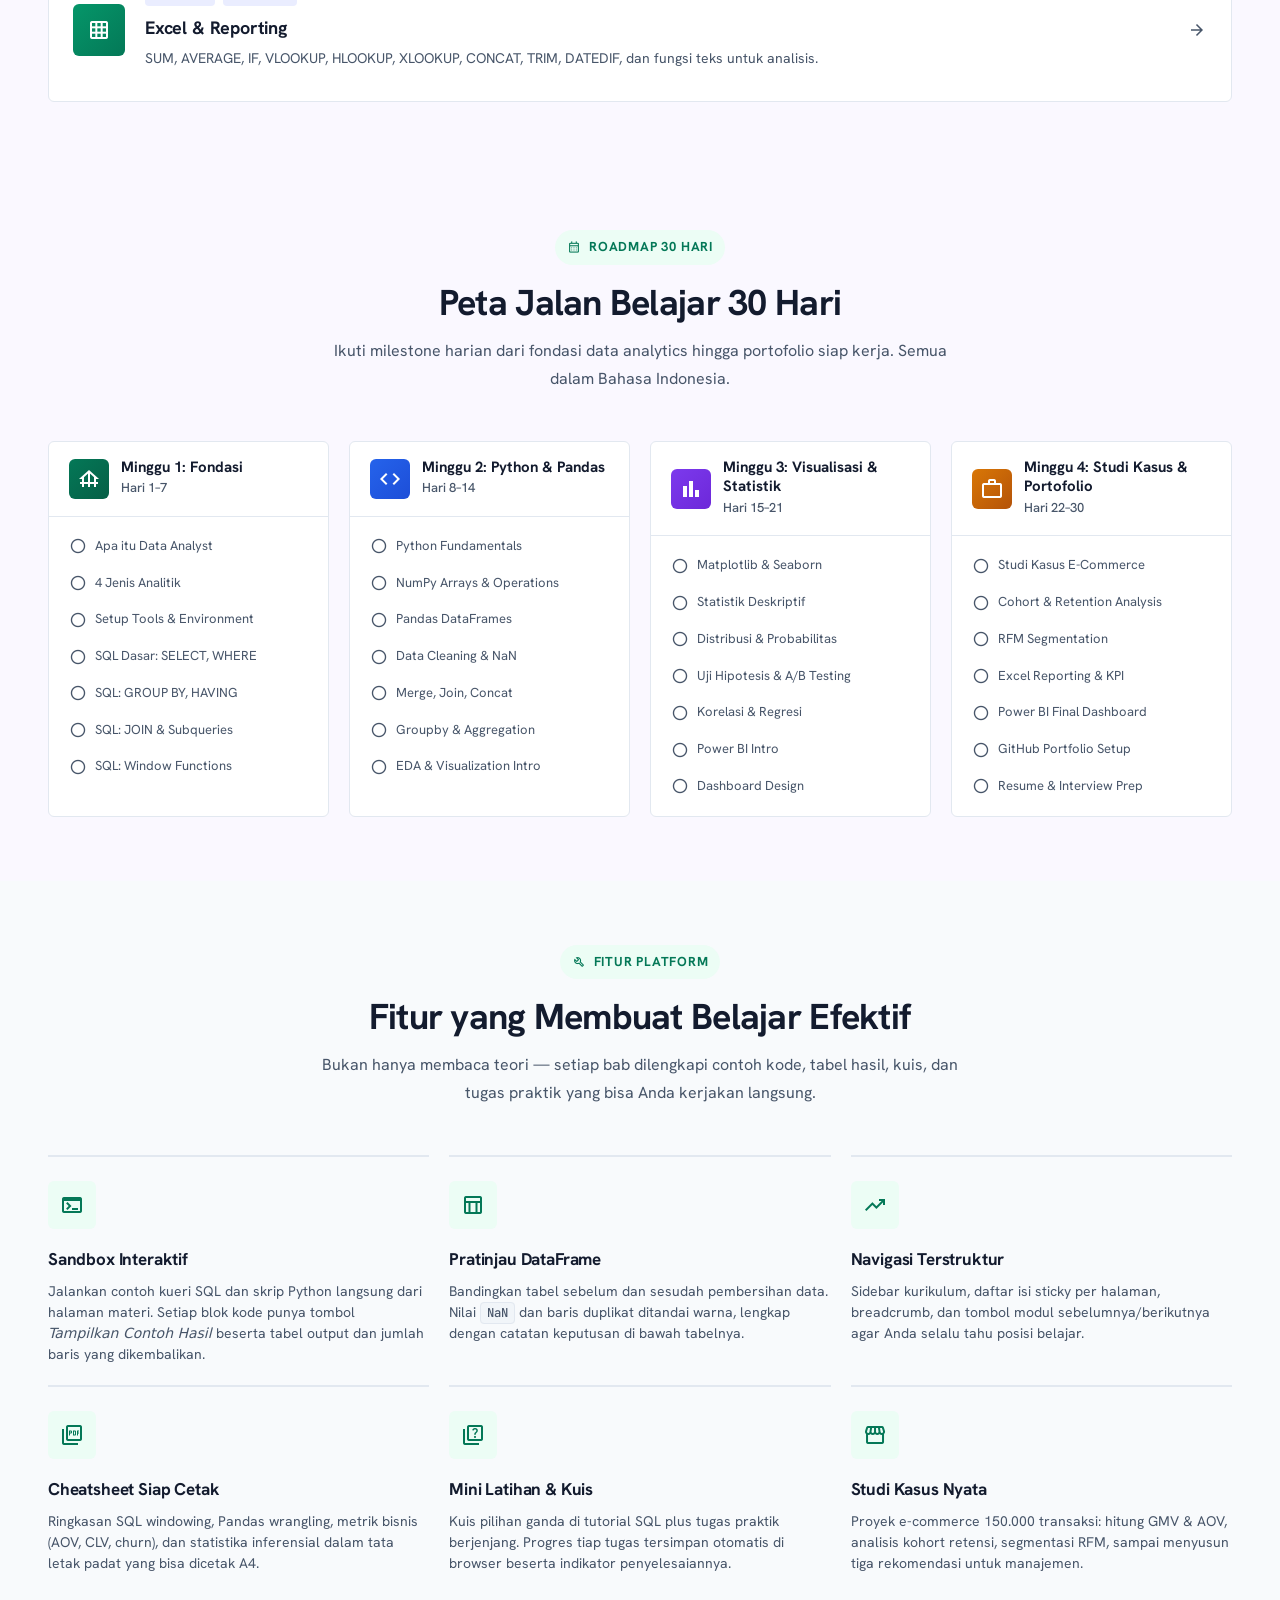
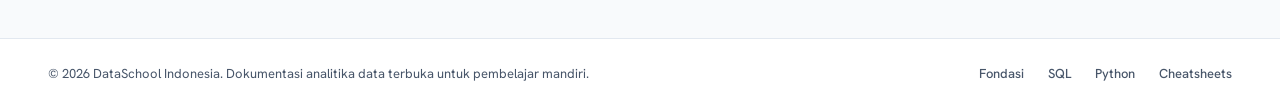
==== commit f70e935b: "feat: Build  website for education 85%" ====
--- a/website/index.html
+++ b/website/index.html
@@ -358,7 +358,7 @@
             <span>FITUR PLATFORM</span>
           </div>
           <h2 class="section__title">Fitur yang Membuat Belajar Efektif</h2>
-          <p class="section__subtitle">Bukan hanya membaca teori — setiap bab dilengkapi contoh kode, hasil query, dan latihan mandiri.</p>
+          <p class="section__subtitle">Bukan hanya membaca teori — setiap bab dilengkapi contoh kode, tabel hasil, kuis, dan tugas praktik yang bisa Anda kerjakan langsung.</p>
         </div>
         <div class="tools-grid">
           <div class="tool-card" id="tool-sandbox">
@@ -366,42 +366,42 @@
               <span class="material-symbols-outlined">terminal</span>
             </div>
             <h3 class="tool-card__title">Sandbox Interaktif</h3>
-            <p class="tool-card__desc">Contoh kueri SQL dan kode Python siap pakai di halaman tutorial. Tekan "Tampilkan Contoh Hasil" untuk melihat outputnya.</p>
+            <p class="tool-card__desc">Jalankan contoh kueri SQL dan skrip Python langsung dari halaman materi. Setiap blok kode punya tombol <em>Tampilkan Contoh Hasil</em> beserta tabel output dan jumlah baris yang dikembalikan.</p>
           </div>
           <div class="tool-card" id="tool-dataframe">
             <div class="tool-card__icon">
               <span class="material-symbols-outlined">table_chart</span>
             </div>
             <h3 class="tool-card__title">Pratinjau DataFrame</h3>
-            <p class="tool-card__desc">Perbandingan tabel sebelum dan sesudah pembersihan data, plus contoh hasil query pada tabel latihan.</p>
+            <p class="tool-card__desc">Bandingkan tabel sebelum dan sesudah pembersihan data. Nilai <code class="code-inline">NaN</code> dan baris duplikat ditandai warna, lengkap dengan catatan keputusan di bawah tabelnya.</p>
           </div>
           <div class="tool-card" id="tool-progress">
             <div class="tool-card__icon">
               <span class="material-symbols-outlined">trending_up</span>
             </div>
             <h3 class="tool-card__title">Navigasi Terstruktur</h3>
-            <p class="tool-card__desc">Sidebar kurikulum, daftar isi tiap halaman, dan breadcrumb agar Anda selalu tahu posisi belajar.</p>
+            <p class="tool-card__desc">Sidebar kurikulum, daftar isi sticky per halaman, breadcrumb, dan tombol modul sebelumnya/berikutnya agar Anda selalu tahu posisi belajar.</p>
           </div>
           <div class="tool-card" id="tool-cheatsheet">
             <div class="tool-card__icon">
               <span class="material-symbols-outlined">picture_as_pdf</span>
             </div>
             <h3 class="tool-card__title">Cheatsheet Siap Cetak</h3>
-            <p class="tool-card__desc">Ringkasan SQL, Pandas, metrik bisnis, dan statistik yang bisa dicetak atau disimpan sebagai PDF lewat browser.</p>
+            <p class="tool-card__desc">Ringkasan SQL windowing, Pandas wrangling, metrik bisnis (AOV, CLV, churn), dan statistika inferensial dalam tata letak padat yang bisa dicetak A4.</p>
           </div>
           <div class="tool-card" id="tool-quiz">
             <div class="tool-card__icon">
               <span class="material-symbols-outlined">quiz</span>
             </div>
             <h3 class="tool-card__title">Mini Latihan & Kuis</h3>
-            <p class="tool-card__desc">Uji pemahaman dengan kuis multiple-choice di tutorial SQL, plus latihan menulis query pada sandbox contoh.</p>
+            <p class="tool-card__desc">Kuis pilihan ganda di tutorial SQL plus tugas praktik berjenjang. Progres tiap tugas tersimpan otomatis di browser beserta indikator penyelesaiannya.</p>
           </div>
           <div class="tool-card" id="tool-case-study">
             <div class="tool-card__icon">
               <span class="material-symbols-outlined">storefront</span>
             </div>
             <h3 class="tool-card__title">Studi Kasus Nyata</h3>
-            <p class="tool-card__desc">Studi kasus e-commerce dengan contoh data CSV siap unduh, analisis AOV, churn, dan retensi kohort.</p>
+            <p class="tool-card__desc">Proyek e-commerce 150.000 transaksi: hitung GMV &amp; AOV, analisis kohort retensi, segmentasi RFM, sampai menyusun tiga rekomendasi untuk manajemen.</p>
           </div>
         </div>
       </div>
--- a/website/styles.css
+++ b/website/styles.css
@@ -1268,17 +1268,18 @@
 }
 
 .tool-card {
-  padding: 1.5rem;
-  background: var(--surface-container-lowest);
-  border: 1px solid var(--border-default);
-  border-radius: var(--radius-md);
-  transition: all var(--transition-fast);
+  padding: 1.5rem 0 0;
+  background: transparent;
+  border: none;
+  border-top: 2px solid var(--border-default);
+  border-radius: 0;
+  transition: border-color var(--transition-fast);
 }
 
 .tool-card:hover {
   border-color: var(--primary);
-  box-shadow: var(--shadow-md);
-  transform: translateY(-2px);
+  box-shadow: none;
+  transform: none;
 }
 
 .tool-card__icon {
@@ -1591,11 +1592,11 @@
    CALLOUT CARDS
    ================================================================ */
 .callout {
-  border: 1px solid var(--border-default);
-  border-radius: var(--radius-md);
-  padding: 1rem;
+  border: none;
+  border-left: 4px solid var(--primary);
+  border-radius: 0;
+  padding: 1rem 1.25rem;
   margin: 1.5rem 0;
-  border-left-width: 4px;
 }
 
 .callout--tip {
@@ -2692,10 +2693,10 @@
 }
 
 .content-article {
-  background: var(--surface-container-lowest);
-  border: 1px solid var(--border-default);
-  border-radius: var(--radius-lg);
-  padding: 1.5rem;
+  background: transparent;
+  border: none;
+  border-radius: 0;
+  padding: 0;
   scroll-margin-top: 88px;
 }
 
@@ -2762,18 +2763,19 @@
 
 /* Kartu info di dalam artikel */
 .info-card {
-  background: var(--canvas-sunken);
-  border: 1px solid var(--border-default);
-  border-radius: var(--radius-md);
-  padding: 1rem 1.25rem;
+  background: transparent;
+  border: none;
+  border-left: 3px solid var(--primary);
+  border-radius: 0;
+  padding: 0.125rem 0 0.125rem 1.125rem;
 }
 
 .info-card--primary {
-  border-left: 4px solid var(--primary);
+  border-left-color: var(--primary);
 }
 
 .info-card--secondary {
-  border-left: 4px solid var(--secondary);
+  border-left-color: var(--secondary);
 }
 
 .info-card h4 {
@@ -2815,13 +2817,14 @@
 .content-divider {
   display: flex;
   flex-direction: column;
-  align-items: center;
-  gap: 0.25rem;
-  text-align: center;
-  padding: 1.25rem 1.5rem;
-  background: var(--surface-container-low);
-  border: 1px solid var(--border-default);
-  border-radius: var(--radius-lg);
+  align-items: flex-start;
+  gap: 0.15rem;
+  text-align: left;
+  padding: 0 0 1rem;
+  background: transparent;
+  border: none;
+  border-bottom: 1px solid var(--border-default);
+  border-radius: 0;
   scroll-margin-top: 88px;
 }
 
@@ -2988,6 +2991,248 @@
 @keyframes spin {
   from { transform: rotate(0deg); }
   to { transform: rotate(360deg); }
+}
+
+/* ================================================================
+   GAMBARAN SESI & TUGAS PRAKTIK
+   ================================================================ */
+.session-brief {
+  border: none;
+  border-left: 3px solid var(--primary);
+  border-radius: 0;
+  background: transparent;
+  padding: 0 0 0 1.5rem;
+  margin-bottom: 2.5rem;
+}
+
+.session-brief__head {
+  display: flex;
+  align-items: flex-start;
+  gap: 0.75rem;
+  margin-bottom: 0.75rem;
+}
+
+.session-brief__icon {
+  font-size: 22px;
+  color: var(--primary);
+  background: var(--primary-light);
+  border-radius: var(--radius-md);
+  padding: 0.4rem;
+}
+
+.session-brief__eyebrow {
+  display: block;
+  font-size: 0.8125rem;
+  font-weight: 700;
+  letter-spacing: 0.06em;
+  text-transform: uppercase;
+  color: var(--primary);
+}
+
+.session-brief__title {
+  font-size: 1.25rem;
+  font-weight: 700;
+  line-height: 1.4;
+  color: var(--on-surface);
+}
+
+.session-brief__intro {
+  font-size: 0.9375rem;
+  line-height: 1.7;
+  color: var(--text-secondary);
+  margin-bottom: 1.25rem;
+}
+
+.session-brief__grid {
+  display: grid;
+  grid-template-columns: repeat(auto-fit, minmax(220px, 1fr));
+  gap: 0.75rem;
+}
+
+.session-brief__item {
+  display: flex;
+  gap: 0.5rem;
+  padding: 0.35rem 0;
+  background: transparent;
+  border: none;
+  border-radius: 0;
+}
+
+.session-brief__item .material-symbols-outlined {
+  font-size: 20px;
+  color: var(--primary);
+}
+
+.session-brief__label {
+  display: block;
+  font-size: 0.8125rem;
+  font-weight: 700;
+  letter-spacing: 0.04em;
+  text-transform: uppercase;
+  color: var(--text-secondary);
+  margin-bottom: 0.15rem;
+}
+
+.session-brief__item p {
+  font-size: 0.875rem;
+  line-height: 1.6;
+  color: var(--on-surface);
+}
+
+.task-section {
+  margin-bottom: 2.5rem;
+}
+
+.task-progress {
+  display: flex;
+  align-items: center;
+  gap: 0.75rem;
+  margin-bottom: 1.25rem;
+}
+
+.task-progress__track {
+  flex: 1;
+  height: 0.4rem;
+  background: var(--surface-container);
+  border-radius: var(--radius-full);
+  overflow: hidden;
+}
+
+.task-progress__bar {
+  display: block;
+  height: 100%;
+  width: 0;
+  background: var(--primary);
+  transition: width var(--transition-normal);
+}
+
+.task-progress__text {
+  font-size: 0.8125rem;
+  font-weight: 700;
+  color: var(--text-secondary);
+  white-space: nowrap;
+}
+
+.task-list {
+  list-style: none;
+  display: flex;
+  flex-direction: column;
+  gap: 1rem;
+}
+
+.task-card {
+  display: flex;
+  gap: 0.875rem;
+  padding: 1.25rem;
+  border: 1px solid var(--border-default);
+  border-radius: var(--radius-lg);
+  background: var(--surface-container-lowest);
+  transition: border-color var(--transition-fast), background var(--transition-fast);
+}
+
+.task-card.is-done {
+  background: var(--primary-light);
+  border-color: var(--primary);
+}
+
+.task-card__num {
+  flex: 0 0 auto;
+  width: 2rem;
+  height: 2rem;
+  display: inline-flex;
+  align-items: center;
+  justify-content: center;
+  border-radius: var(--radius-full);
+  background: var(--primary);
+  color: var(--on-primary);
+  font-weight: 700;
+  font-size: 0.9375rem;
+}
+
+.task-card__body {
+  min-width: 0;
+  flex: 1;
+}
+
+.task-card__title {
+  font-size: 1.0625rem;
+  font-weight: 700;
+  color: var(--on-surface);
+  margin-bottom: 0.35rem;
+}
+
+.task-card__desc {
+  font-size: 0.9375rem;
+  line-height: 1.65;
+  color: var(--text-secondary);
+  margin-bottom: 0.6rem;
+}
+
+.task-card__steps {
+  list-style: none;
+  display: flex;
+  flex-direction: column;
+  gap: 0.3rem;
+  margin-bottom: 0.75rem;
+}
+
+.task-card__steps li {
+  position: relative;
+  padding-left: 1.1rem;
+  font-size: 0.875rem;
+  line-height: 1.6;
+  color: var(--text-secondary);
+}
+
+.task-card__steps li::before {
+  content: "";
+  position: absolute;
+  left: 0;
+  top: 0.62em;
+  width: 5px;
+  height: 5px;
+  border-radius: 50%;
+  background: var(--primary);
+}
+
+.task-card__result {
+  display: flex;
+  gap: 0.4rem;
+  align-items: flex-start;
+  font-size: 0.875rem;
+  line-height: 1.6;
+  background: var(--surface-container);
+  border-radius: var(--radius-md);
+  padding: 0.6rem 0.75rem;
+  margin-bottom: 0.75rem;
+  color: var(--on-surface);
+}
+
+.task-card__result .material-symbols-outlined {
+  font-size: 18px;
+  color: var(--primary);
+}
+
+.task-check {
+  display: inline-flex;
+  align-items: center;
+  gap: 0.5rem;
+  font-size: 0.875rem;
+  font-weight: 600;
+  color: var(--text-secondary);
+  cursor: pointer;
+  user-select: none;
+}
+
+.task-check input {
+  width: 1.05rem;
+  height: 1.05rem;
+  accent-color: var(--primary);
+  cursor: pointer;
+}
+
+.task-card.is-done .task-check {
+  color: var(--primary);
 }
 
 /* ================================================================
